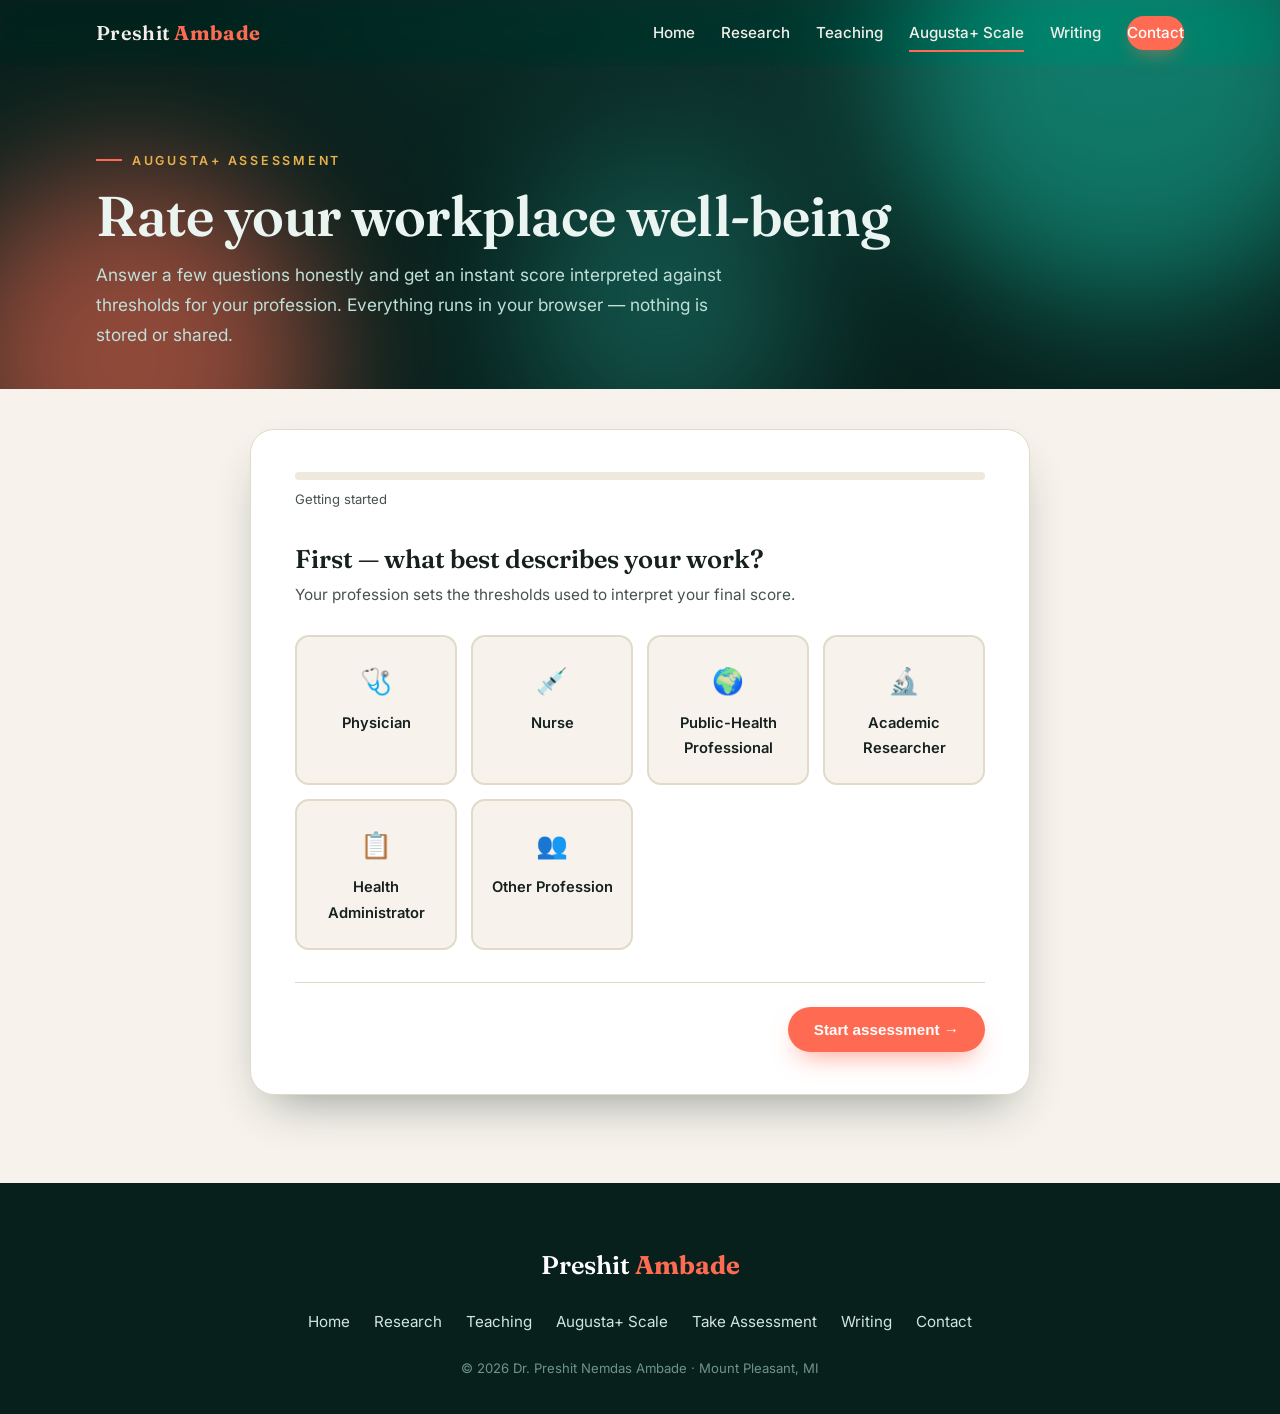
==== augusta-assessment.html @ 6425ecd4 "Update Augusta+ Scale Update3 Changed the scoring threshold, and reverse coding stopped." ====
<!DOCTYPE html>
<html lang="en">
<head>
  <meta charset="UTF-8" />
  <meta name="viewport" content="width=device-width, initial-scale=1.0" />
  <title>Take the Augusta+ Assessment | Preshit Ambade</title>
  <meta name="description" content="Take the Augusta+ workplace well-being assessment and receive an instant, profession-specific score." />
  <link rel="preconnect" href="https://fonts.googleapis.com" />
  <link rel="preconnect" href="https://fonts.gstatic.com" crossorigin />
  <link href="https://fonts.googleapis.com/css2?family=Fraunces:ital,opsz,wght@0,9..144,400..700;1,9..144,400..600&family=Inter:wght@300;400;500;600;700&display=swap" rel="stylesheet" />
  <link rel="stylesheet" href="styles.css" />
</head>
<body>

  <header class="nav" id="nav">
    <div class="wrap navbar">
      <a href="index.html" class="brand">Preshit <b>Ambade</b></a>
      <nav class="navlinks" id="navlinks">
        <a href="index.html">Home</a>
        <a href="research.html">Research</a>
        <a href="teaching.html">Teaching</a>
        <a href="augusta-scale.html" class="active">Augusta+ Scale</a>
        <a href="writing.html">Writing</a>
        <a href="contact.html" class="nav-cta">Contact</a>
      </nav>
      <button class="burger" id="burger" aria-label="Menu"><span></span><span></span><span></span></button>
    </div>
  </header>

  <section class="page-hero" style="padding-bottom:40px">
    <div class="aurora"><span class="b1"></span><span class="b2"></span><span class="b3"></span></div>
    <div class="wrap">
      <span class="eyebrow" style="color:var(--gold)">Augusta+ Assessment</span>
      <h1>Rate your workplace well-being</h1>
      <p>Answer a few questions honestly and get an instant score interpreted against thresholds for your profession. Everything runs in your browser — nothing is stored or shared.</p>
    </div>
  </section>

  <section class="block" style="padding-top:40px">
    <div class="wrap">
      <div class="quiz-shell reveal" id="quiz">

        <div class="quiz-progress"><div class="quiz-progress-fill" id="pfill"></div></div>
        <div class="quiz-progress-meta"><span id="pmeta">Getting started</span><span id="pcount"></span></div>

        <!-- Step 0: Profession picker -->
        <div class="quiz-step active" data-step="0">
          <h2>First — what best describes your work?</h2>
          <p class="q-hint">Your profession sets the thresholds used to interpret your final score.</p>
          <div class="prof-grid" id="profGrid"></div>
          <div class="quiz-nav">
            <span></span>
            <button class="btn btn-primary" id="startBtn" disabled>Start assessment →</button>
          </div>
        </div>

        <!-- Item steps render here dynamically -->
        <div id="itemSteps"></div>

        <!-- Result step -->
        <div class="quiz-step" data-step="result">
          <div class="result-hero">
            <p class="q-hint" style="margin:0">Your Augusta+ score</p>
            <div class="result-score" id="resScore">—</div>
            <div class="result-tier" id="resTier">—</div>
            <div class="result-gauge"><div class="result-marker" id="resMarker" style="left:50%"></div></div>
            <div class="gauge-labels"><span>Low</span><span>Moderate</span><span>High</span></div>
          </div>

          <div class="result-context">
            <h3 id="resTitle">What this means</h3>
            <p id="resBody">—</p>
          </div>

          <!-- Per-domain scores (Surgeon General framework) -->
          <div class="domain-scores" id="domainScores">
            <h3>Your score by domain</h3>
            <div id="domainRows"><!-- rendered by finish() --></div>
            <p style="text-align:center;margin-top:16px;font-size:.82rem;color:var(--ink-soft)">
              Domains adapted from the <a href="https://www.hhs.gov/surgeongeneral/priorities/workplace-well-being/index.html" target="_blank" rel="noopener" style="color:var(--coral);font-weight:600;text-decoration:none">US Surgeon General&rsquo;s Framework for Workplace Mental Health &amp; Well-Being</a>.
            </p>
          </div>

          <div class="disclaimer">
            <strong>Please note:</strong> This tool is intended for reflection and research use only. It is not a diagnostic instrument and does not replace advice from a mental-health or medical professional.
          </div>

          <div class="result-actions">
            <button class="btn btn-outline" id="restartBtn">Retake</button>
            <a class="btn btn-primary" href="contact.html">Discuss the results with me →</a>
          </div>
        </div>

      </div>
    </div>
  </section>

  <footer>
    <div class="wrap">
      <div class="fbrand">Preshit <b>Ambade</b></div>
      <div class="flinks">
        <a href="index.html">Home</a>
        <a href="research.html">Research</a>
        <a href="teaching.html">Teaching</a>
        <a href="augusta-scale.html">Augusta+ Scale</a>
        <a href="augusta-assessment.html">Take Assessment</a>
        <a href="writing.html">Writing</a>
        <a href="contact.html">Contact</a>
      </div>
      <div class="copy">© <span id="year">2026</span> Dr. Preshit Nemdas Ambade · Mount Pleasant, MI</div>
    </div>
  </footer>

  <script src="main.js"></script>
  <script>
  /* ================================================================
     ⚠️ AUGUSTA+ SCALE CONFIGURATION — REPLACE THESE PLACEHOLDER VALUES
     WITH THE VALIDATED ITEMS, PROFESSIONS AND THRESHOLDS FROM YOUR STUDY
     ----------------------------------------------------------------
     The rest of the page is fully generic — it will automatically
     handle any number of items and any number of professions.

     ITEMS:
       - Set `reversed: true` for negatively-worded items (they'll be
         reverse-scored automatically).
       - Add or remove items freely.

     PROFESSIONS:
       - Each profession has three thresholds (low / moderate / high).
         A score at or above `low` and below `moderate` = LOW band;
         at or above `moderate` and below `high` = MODERATE; ≥ high = HIGH.
       - Adjust cutoffs to those derived from your validation samples.
   ================================================================ */
  const AUGUSTA_CONFIG = {
    scale: {
      min: 1,
      max: 5,
      labels: ["Strongly disagree", "Somewhat disagree", "Neither agree nor disagree", "Somewhat agree", "Strongly agree"]
    },

    /* The five domains of the US Surgeon General's Framework.
       `id` matches the `domain` field on each item and the ds-color-* CSS class. */
    domains: [
      { id: "Protection", label: "Protection from Harm" },
      { id: "Connection", label: "Connection & Community" },
      { id: "Harmony",    label: "Work-Life Harmony" },
      { id: "Mattering",  label: "Mattering at Work" },
      { id: "Growth",     label: "Opportunity for Growth" }
    ],

    /* Every item MUST have a `domain` matching an id above.
       `reversed: true` items are automatically reverse-scored.
       Placeholder items — swap for the validated Augusta+ items. */
    items: [
      { text: "I feel safe from any physical harm.",                                                                                   reversed: false, domain: "Protection"  },
      { text: "I am familiar with the policies and programs to ensure fair treatment and to appreciate different perspectives.",       reversed: false, domain: "Protection"     },
      { text: "I feel safe from psychological harm.",                                                                                  reversed: false, domain: "Protection" },
      { text: "I can talk freely about mental health issues.",                                                                         reversed: false,  domain: "Protection" },
      { text: "I can get support for mental health issues.",                                                                           reversed: false, domain: "Protection"    },
      { text: "I am able to get adequate rest.",                                                                                       reversed: false, domain: "Protection"  },
      { text: "I am able to collaborate with others and work in a team.",                                                              reversed: false,  domain: "Connection" },
      { text: "I am able to create trusted relationships with colleagues.",                                                            reversed: false, domain: "Connection" },
      { text: "I feel that I belong to a team.",                                                                                       reversed: false, domain: "Connection"     },
      { text: "I feel included on my team.",                                                                                           reversed: false,  domain: "Connection"    },
      { text: "I have autonomy in my work environment.",                                                                               reversed: false,  domain: "Harmony"    },
      { text: "I am able to take paid leave.",                                                                                         reversed: false,  domain: "Harmony"    },
      { text: "My colleagues respect my boundaries between work and non-work time.",                                                   reversed: false,  domain: "Harmony"    },
      { text: "I can develop my own work schedule.",                                                                                   reversed: false,  domain: "Harmony"    },
      { text: "I can make my work schedule as flexible and predictable as possible.",                                                  reversed: false,  domain: "Harmony"    },
      { text: "I earn a living wage (i.e., a wage that is high enough to maintain a normal standard of living).",                      reversed: false,  domain: "Mattering"    },
      { text: "I am involved in workplace-related decisions.",                                                                         reversed: false,  domain: "Mattering"    },
      { text: "I feel connected to the organization’s mission.",                                                                       reversed: false,  domain: "Mattering"    },
      { text: "My contribution is acknowledged and rewarded from time to time.",                                                       reversed: false,  domain: "Mattering"    },
      { text: "I receive sufficient opportunities for training, education, and mentoring.",                                            reversed: false,  domain: "Growth"    },
      { text: "I regularly receive appropriate feedback on my work.",                                                                  reversed: false,  domain: "Growth"    },
      { text: "I have clear and equitable pathways for career advancement.",                                                           reversed: false,  domain: "Growth"    }
      /* Add more items here as needed. */
    ],

    /* Icons are cosmetic; feel free to change or use text labels only. */
    professions: [
      { id: "physician",   label: "Physician",             icon: "🩺",
        thresholds: { low: 30, moderate: 51, high: 80 } },
      { id: "nurse",       label: "Nurse",                 icon: "💉",
        thresholds: { low: 30, moderate: 51, high: 80 } },
      { id: "public_health", label: "Public-Health Professional", icon: "🌍",
        thresholds: { low: 30, moderate: 51, high: 80 } },
      { id: "researcher",  label: "Academic Researcher",   icon: "🔬",
        thresholds: { low: 30, moderate: 51, high: 80 } },
      { id: "administrator", label: "Health Administrator", icon: "📋",
        thresholds: { low: 30, moderate: 51, high: 80 } },
      { id: "other",       label: "Other Profession",      icon: "👥",
        thresholds: { low: 30, moderate: 51, high: 80 } }
    ],

    /* Text shown after scoring. Free to reword. */
    interpretations: {
      low: {
        title: "Low workplace well-being",
        body: "Your score suggests significant strain in your work environment relative to peers in your profession. Look at the domain-specific bars below — they show which of the five essentials feel hardest right now. Consider whether reaching out to a supervisor, colleague, or mental-health professional could help."
      },
      moderate: {
        title: "Moderate workplace well-being",
        body: "Your score falls in a middle band — you have real strengths at work but also some meaningful strain. The domain bars below show where the strain is concentrated (protection, connection, harmony, mattering, or growth) — often the smallest changes there produce the biggest gains."
      },
      high: {
        title: "High workplace well-being",
        body: "Your score reflects strong workplace well-being for your profession — meaningful engagement, sustainable energy, and supportive conditions across the framework&rsquo;s five domains. Notice what&rsquo;s working, and consider what you might do to help protect it (and share it with colleagues) over the long run."
      }
    }
  };
  /* =================== END CONFIG =================== */

  const state = {
    profession: null,
    answers: {},
    currentStep: 0,     // 0 = profession picker, 1..N = items, N+1 = result
    totalSteps: 1 + AUGUSTA_CONFIG.items.length
  };

  // ---------- Build profession picker ----------
  const profGrid = document.getElementById('profGrid');
  AUGUSTA_CONFIG.professions.forEach(p => {
    const el = document.createElement('div');
    el.className = 'prof-opt';
    el.dataset.id = p.id;
    el.innerHTML = `<div class="p-ico">${p.icon}</div><div class="p-label">${p.label}</div>`;
    el.addEventListener('click', () => {
      document.querySelectorAll('.prof-opt').forEach(o => o.classList.remove('selected'));
      el.classList.add('selected');
      state.profession = p.id;
      document.getElementById('startBtn').disabled = false;
    });
    profGrid.appendChild(el);
  });

  // ---------- Build item steps ----------
  const itemSteps = document.getElementById('itemSteps');
  AUGUSTA_CONFIG.items.forEach((item, i) => {
    const stepIdx = i + 1;
    const step = document.createElement('div');
    step.className = 'quiz-step';
    step.dataset.step = String(stepIdx);
    step.innerHTML = `
      <h2>${item.text}</h2>
      <p class="q-hint">Select the option that most reflects your experience over the past two weeks.</p>
      <div class="likert-row" data-idx="${i}">
        ${AUGUSTA_CONFIG.scale.labels.map((lbl, k) => `
          <label class="likert-opt" data-value="${k + AUGUSTA_CONFIG.scale.min}">
            <div class="dot-num">${k + AUGUSTA_CONFIG.scale.min}</div>
            <span>${lbl}</span>
            <input type="radio" name="q${i}" value="${k + AUGUSTA_CONFIG.scale.min}" class="likert-input" />
          </label>
        `).join('')}
      </div>
      <div class="quiz-nav">
        <button class="btn btn-outline back-btn">← Back</button>
        <button class="btn btn-primary next-btn" disabled>${i === AUGUSTA_CONFIG.items.length - 1 ? 'See my score →' : 'Next →'}</button>
      </div>`;
    itemSteps.appendChild(step);

    // wire up Likert selection
    step.querySelectorAll('.likert-opt').forEach(opt => {
      opt.addEventListener('click', (e) => {
        e.preventDefault();
        step.querySelectorAll('.likert-opt').forEach(o => o.classList.remove('selected'));
        opt.classList.add('selected');
        state.answers[i] = Number(opt.dataset.value);
        step.querySelector('.next-btn').disabled = false;
      });
    });

    step.querySelector('.next-btn').addEventListener('click', () => goto(state.currentStep + 1));
    step.querySelector('.back-btn').addEventListener('click', () => goto(state.currentStep - 1));
  });

  document.getElementById('startBtn').addEventListener('click', () => goto(1));
  document.getElementById('restartBtn').addEventListener('click', () => {
    state.profession = null;
    state.answers = {};
    document.querySelectorAll('.prof-opt').forEach(o => o.classList.remove('selected'));
    document.querySelectorAll('.likert-opt').forEach(o => o.classList.remove('selected'));
    document.querySelectorAll('.next-btn').forEach(b => b.disabled = true);
    document.getElementById('startBtn').disabled = true;
    goto(0);
  });

  // ---------- Navigation & progress ----------
  function goto(step) {
    document.querySelectorAll('.quiz-step').forEach(s => s.classList.remove('active'));
    if (step > AUGUSTA_CONFIG.items.length) {
      finish();
      document.querySelector('[data-step="result"]').classList.add('active');
      updateProgress(state.totalSteps);
    } else {
      document.querySelector(`[data-step="${step}"]`).classList.add('active');
      state.currentStep = step;
      updateProgress(step);
    }
    document.getElementById('quiz').scrollIntoView({ behavior: 'smooth', block: 'start' });
  }
  function updateProgress(step) {
    const pct = Math.min(100, Math.round((step / state.totalSteps) * 100));
    document.getElementById('pfill').style.width = pct + '%';
    if (step === 0) {
      document.getElementById('pmeta').textContent = 'Getting started';
      document.getElementById('pcount').textContent = '';
    } else if (step > AUGUSTA_CONFIG.items.length) {
      document.getElementById('pmeta').textContent = 'Complete';
      document.getElementById('pcount').textContent = '100%';
    } else {
      document.getElementById('pmeta').textContent = `Question ${step} of ${AUGUSTA_CONFIG.items.length}`;
      document.getElementById('pcount').textContent = pct + '%';
    }
  }

  // ---------- Scoring ----------
  function finish() {
    const { min, max } = AUGUSTA_CONFIG.scale;

    // 1) Refuse to score if any item is unanswered — jump back to the first skip.
    for (let i = 0; i < AUGUSTA_CONFIG.items.length; i++) {
      if (state.answers[i] == null) {
        alert('Please answer question ' + (i + 1) + ' before you see your score.');
        goto(i + 1);
        return;
      }
    }

    // 2) Accumulate total + per-domain totals, tracking each domain's own min/max/count.
    let raw = 0;
    const N = AUGUSTA_CONFIG.items.length;
    const overallMin = N * min;
    const overallMax = N * max;

    const dt = {}; // { domainId: { score, min, max, count } }
    (AUGUSTA_CONFIG.domains || []).forEach(d => {
      dt[d.id] = { score: 0, min: 0, max: 0, count: 0 };
    });

    AUGUSTA_CONFIG.items.forEach((item, i) => {
      const v = state.answers[i];
      const contribution = item.reversed ? (min + max - v) : v;
      raw += contribution;
      const d = item.domain;
      if (d && dt[d]) {
        dt[d].score += contribution;
        dt[d].min   += min;
        dt[d].max   += max;
        dt[d].count += 1;
      }
    });

    // 3) Overall tier — profession-specific thresholds (raw score cutoffs).
    const prof = AUGUSTA_CONFIG.professions.find(p => p.id === state.profession)
              || AUGUSTA_CONFIG.professions[0];
    const tspec = prof.thresholds;
    let tier, tierClass, interpKey;
    if (raw < tspec.moderate)  { interpKey = 'low';      tierClass = 'tier-low';  tier = 'LOW · ' + prof.label; }
    else if (raw < tspec.high) { interpKey = 'moderate'; tierClass = 'tier-mod';  tier = 'MODERATE · ' + prof.label; }
    else                       { interpKey = 'high';     tierClass = 'tier-high'; tier = 'HIGH · ' + prof.label; }
    const interp = AUGUSTA_CONFIG.interpretations[interpKey];

    // 4) Overall display — show raw score against the true (min → max) range.
    document.getElementById('resScore').textContent = raw + ' / ' + overallMax;
    const tierEl = document.getElementById('resTier');
    tierEl.textContent = tier; tierEl.className = 'result-tier ' + tierClass;
    document.getElementById('resTitle').textContent = interp.title;
    document.getElementById('resBody').innerHTML = interp.body;

    // 5) Marker position = % along the (min → max) range, not (0 → max).
    //    Answering the minimum on every item now sits at the left edge, not at 20%.
    const overallRange = overallMax - overallMin;
    const pctOfRange = overallRange === 0 ? 0 : ((raw - overallMin) / overallRange) * 100;
    document.getElementById('resMarker').style.left =
      Math.max(2, Math.min(98, Math.round(pctOfRange))) + '%';

    // 6) Per-domain bars — each domain has its own min/max because item counts differ.
    const rows = (AUGUSTA_CONFIG.domains || []).map(d => {
      const s = dt[d.id];
      if (!s || s.count === 0) return '';
      const range = s.max - s.min;
      const domainPct = range === 0 ? 0 : Math.round(((s.score - s.min) / range) * 100);
      return `
        <div class="ds-row">
          <div class="ds-meta">
            <span class="ds-name">${d.label} <span style="color:var(--ink-soft);font-weight:400">· ${s.count} item${s.count === 1 ? '' : 's'}</span></span>
            <span class="ds-value">${s.score} / ${s.max} <span style="opacity:.55">(min ${s.min})</span> · ${domainPct}%</span>
          </div>
          <div class="ds-track"><div class="ds-fill ds-color-${d.id}" style="width:${domainPct}%"></div></div>
        </div>`;
    }).join('');
    document.getElementById('domainRows').innerHTML = rows;
  }

  updateProgress(0);
  </script>
</body>
</html>
---- styles.css ----
/* =====================================================================
   Preshit Ambade — shared site styles
   One stylesheet for every page. Edit here to change the whole site.
   ===================================================================== */

:root {
  --ink:        #16211f;
  --ink-soft:   #46524f;
  --ivory:      #f7f3ec;
  --ivory-deep: #efe8dc;
  --teal-900:   #08201c;
  --teal-700:   #0f3b34;
  --teal-500:   #1b6b5f;
  --teal-300:   #4fb3a3;
  --coral:      #ff6b52;
  --coral-soft: #ff8a75;
  --gold:       #e8b04b;
  --card:       #ffffff;
  --line:       #e2d9c9;
  --max: 1140px;
  --shadow: 0 22px 50px -20px rgba(8, 32, 28, 0.45);
}

* { box-sizing: border-box; }
html { scroll-behavior: smooth; }
body {
  margin: 0;
  font-family: "Inter", system-ui, -apple-system, sans-serif;
  color: var(--ink);
  background: var(--ivory);
  line-height: 1.72;
  font-size: 18px;
  -webkit-font-smoothing: antialiased;
}
::selection { background: var(--coral); color: #fff; }

.wrap { max-width: var(--max); margin: 0 auto; padding: 0 26px; }
.serif { font-family: "Fraunces", Georgia, serif; }
.eyebrow {
  font-size: 0.78rem; font-weight: 600; letter-spacing: 0.22em;
  text-transform: uppercase; color: var(--coral);
  display: inline-flex; align-items: center; gap: 10px;
}
.eyebrow::before { content: ""; width: 26px; height: 2px; background: var(--coral); display: inline-block; }

/* ============ BUTTONS ============ */
.btn {
  display: inline-flex; align-items: center; gap: 9px;
  font-weight: 600; font-size: 0.95rem; text-decoration: none;
  padding: 14px 26px; border-radius: 999px; cursor: pointer; border: 0;
  transition: transform .2s, box-shadow .2s, background .2s;
}
.btn-primary { background: var(--coral); color: #fff; box-shadow: 0 12px 26px -10px rgba(255,107,82,.7); }
.btn-primary:hover { transform: translateY(-2px); background: var(--coral-soft); }
.btn-ghost { background: rgba(255,255,255,.08); color: #fff; border: 1px solid rgba(255,255,255,.25); }
.btn-ghost:hover { background: rgba(255,255,255,.16); transform: translateY(-2px); }
.btn-outline { background: transparent; color: var(--teal-500); border: 1.5px solid var(--teal-500); }
.btn-outline:hover { background: var(--teal-500); color: #fff; transform: translateY(-2px); }

/* ============ NAV ============ */
header.nav {
  position: sticky; top: 0; z-index: 100;
  backdrop-filter: saturate(140%) blur(12px);
  transition: background .3s, box-shadow .3s, padding .3s;
  padding: 16px 0;
}
header.nav.scrolled {
  background: rgba(247, 243, 236, 0.86);
  box-shadow: 0 1px 0 rgba(0,0,0,0.06);
  padding: 10px 0;
}
header.nav:not(.scrolled) .brand,
header.nav:not(.scrolled) .navlinks a { color: #f2efe9; }
.navbar { display: flex; align-items: center; justify-content: space-between; gap: 20px; }
.brand {
  font-family: "Fraunces", serif; font-weight: 600; font-size: 1.25rem;
  text-decoration: none; letter-spacing: .3px; color: #fff;
}
.brand b { color: var(--coral); }
.navlinks { display: flex; gap: 26px; align-items: center; }
.navlinks a {
  color: #eef3f1; text-decoration: none; font-size: 0.95rem; font-weight: 500;
  position: relative; padding: 4px 0;
}
.navlinks a::after {
  content: ""; position: absolute; left: 0; bottom: -2px; height: 2px; width: 0;
  background: var(--coral); transition: width .25s ease;
}
.navlinks a:hover::after, .navlinks a.active::after { width: 100%; }
header.nav.scrolled .navlinks a, header.nav.scrolled .brand { color: var(--ink); }
.nav-cta {
  background: var(--coral); color: #fff !important; padding: 9px 18px; border-radius: 999px;
  font-weight: 600; box-shadow: 0 8px 20px -6px rgba(255,107,82,.6);
}
.nav-cta::after { display: none; }
.nav-cta:hover { background: var(--coral-soft); }
.burger { display: none; background: none; border: 0; cursor: pointer; padding: 6px; }
.burger span { display: block; width: 26px; height: 2px; background: #fff; margin: 5px 0; transition: .3s; }
header.nav.scrolled .burger span { background: var(--ink); }

/* ============ HERO (home) ============ */
.hero {
  position: relative; overflow: hidden;
  background: radial-gradient(120% 120% at 80% 0%, var(--teal-700) 0%, var(--teal-900) 55%);
  color: #eaf4f1; margin-top: -76px; padding-top: 76px;
}
.aurora { position: absolute; inset: 0; overflow: hidden; pointer-events: none; opacity: .55; }
.aurora span { position: absolute; border-radius: 50%; filter: blur(70px); animation: drift 18s ease-in-out infinite; }
.aurora .b1 { width: 460px; height: 460px; background: #14b39a; top: -140px; right: -80px; }
.aurora .b2 { width: 380px; height: 380px; background: #ff6b52; bottom: -160px; left: -60px; animation-delay: -6s; }
.aurora .b3 { width: 300px; height: 300px; background: #2dd4bf; top: 40%; left: 40%; animation-delay: -11s; opacity:.5; }
@keyframes drift {
  0%,100% { transform: translate(0,0) scale(1); }
  33%     { transform: translate(40px,30px) scale(1.12); }
  66%     { transform: translate(-30px,20px) scale(.95); }
}
.hero-grid {
  position: relative; z-index: 2;
  display: grid; grid-template-columns: 1.25fr .9fr; gap: 60px; align-items: center;
  padding: 70px 0 96px;
}
.hero h1 {
  font-family: "Fraunces", serif; font-weight: 600;
  font-size: clamp(2.6rem, 6vw, 4.4rem); line-height: 1.03; margin: 20px 0 18px; letter-spacing: -0.5px;
}
.hero h1 em { font-style: italic; color: var(--gold); }
.hero .role { font-size: 1.12rem; color: #bfe0d8; max-width: 30ch; margin-bottom: 30px; }
.hero .role strong { color: #fff; font-weight: 600; }
.hero-cta { display: flex; flex-wrap: wrap; gap: 14px; }
.hero-photo { justify-self: center; position: relative; }
.hero-photo .frame {
  width: min(340px, 74vw); aspect-ratio: 4/5; border-radius: 24px; overflow: hidden;
  background: linear-gradient(135deg, var(--teal-300), var(--coral));
  padding: 5px; box-shadow: var(--shadow); transform: rotate(-2deg);
}
.hero-photo .frame img { width: 100%; height: 100%; object-fit: cover; border-radius: 20px; display: block; background:#0d3b34; }
.hero-photo .badge {
  position: absolute; bottom: -18px; left: -26px; background: #fff; color: var(--ink);
  border-radius: 16px; padding: 12px 16px; box-shadow: var(--shadow); transform: rotate(-2deg);
  display: flex; align-items: center; gap: 12px; max-width: 230px;
}
.hero-photo .badge .dot { width: 40px; height: 40px; border-radius: 12px; background: var(--teal-500); color:#fff;
  display: grid; place-items: center; font-family: "Fraunces", serif; font-weight: 700; font-size: 1.1rem; flex-shrink: 0; }
.hero-photo .badge small { font-size: .72rem; color: var(--ink-soft); line-height: 1.35; display:block; }

/* ============ PAGE HERO (inner pages) ============ */
.page-hero {
  position: relative; overflow: hidden; color: #eaf4f1;
  background: radial-gradient(120% 130% at 85% 0%, var(--teal-700) 0%, var(--teal-900) 60%);
  margin-top: -76px; padding: 150px 0 76px;
}
.page-hero .wrap { position: relative; z-index: 2; }
.page-hero h1 {
  font-family: "Fraunces", serif; font-weight: 600; letter-spacing: -0.5px;
  font-size: clamp(2.2rem, 5vw, 3.5rem); line-height: 1.05; margin: 16px 0 14px;
}
.page-hero p { color: #bfe0d8; max-width: 60ch; font-size: 1.08rem; margin: 0; }

/* ============ STATS STRIP (home) ============ */
.stats { position: relative; z-index: 3; margin-top: -46px; }
.stats-inner {
  background: var(--card); border-radius: 20px; box-shadow: var(--shadow);
  display: grid; grid-template-columns: repeat(4, 1fr); overflow: hidden;
}
.stat { padding: 26px 24px; text-align: center; border-right: 1px solid var(--line); }
.stat:last-child { border-right: 0; }
.stat .num { font-family: "Fraunces", serif; font-size: 2rem; font-weight: 700; color: var(--teal-500); line-height: 1; }
.stat .lbl { font-size: .82rem; color: var(--ink-soft); margin-top: 8px; letter-spacing:.02em; }

/* ============ SECTIONS ============ */
section.block { padding: 88px 0; }
section.block.tight { padding: 64px 0; }
.sec-head { max-width: 64ch; margin-bottom: 46px; }
.sec-head h2 {
  font-family: "Fraunces", serif; font-weight: 600; letter-spacing: -.5px;
  font-size: clamp(1.9rem, 4vw, 2.9rem); margin: 14px 0 0; line-height: 1.1;
}
.bg-deep { background: var(--ivory-deep); }

/* about */
.about-grid { display: grid; grid-template-columns: 1fr 1fr; gap: 54px; align-items: start; }
.about-grid p { color: var(--ink-soft); margin: 0 0 20px; }
.pull {
  border-left: 3px solid var(--coral); padding: 6px 0 6px 22px; margin: 26px 0;
  font-family: "Fraunces", serif; font-style: italic; font-size: 1.25rem; color: var(--ink);
}
.lede { font-size: 1.18rem; color: var(--ink-soft); max-width: 68ch; }

/* research cards */
.cards { display: grid; grid-template-columns: repeat(auto-fit, minmax(250px,1fr)); gap: 22px; }
.rcard {
  background: var(--card); border-radius: 18px; padding: 30px; border: 1px solid var(--line);
  transition: transform .25s, box-shadow .25s, border-color .25s; position: relative; overflow: hidden;
}
.rcard::before {
  content: ""; position: absolute; inset: 0 0 auto 0; height: 4px;
  background: linear-gradient(90deg, var(--teal-300), var(--coral)); transform: scaleX(0);
  transform-origin: left; transition: transform .3s;
}
.rcard:hover { transform: translateY(-6px); box-shadow: var(--shadow); border-color: transparent; }
.rcard:hover::before { transform: scaleX(1); }
.rcard .ico {
  width: 50px; height: 50px; border-radius: 14px; display: grid; place-items: center;
  background: var(--ivory-deep); font-size: 1.5rem; margin-bottom: 18px;
}
.rcard h3 { font-family: "Fraunces", serif; font-weight: 600; font-size: 1.3rem; margin: 0 0 10px; }
.rcard p { color: var(--ink-soft); margin: 0; font-size: .98rem; }

/* ============ EDUCATION TIMELINE ============ */
.edu-sec { background: var(--teal-900); color: #dcece8; }
.edu-sec .sec-head h2 { color: #fff; }
.edu-sec .eyebrow, .on-teal .eyebrow { color: var(--gold); }
.edu-sec .eyebrow::before, .on-teal .eyebrow::before { background: var(--gold); }
.timeline { position: relative; margin-top: 20px; padding-left: 30px; }
.timeline::before {
  content: ""; position: absolute; left: 7px; top: 6px; bottom: 6px; width: 2px;
  background: linear-gradient(var(--teal-300), rgba(79,179,163,.15));
}
.tl-item { position: relative; padding: 0 0 38px 34px; }
.tl-item:last-child { padding-bottom: 0; }
.tl-item::before {
  content: ""; position: absolute; left: -30px; top: 4px; width: 16px; height: 16px; border-radius: 50%;
  background: var(--teal-900); border: 3px solid var(--coral); box-shadow: 0 0 0 4px rgba(255,107,82,.15);
}
.tl-item .yr { font-size: .82rem; font-weight: 600; letter-spacing: .12em; color: var(--gold); text-transform: uppercase; }
.tl-item h3 { font-family: "Fraunces", serif; font-weight: 600; font-size: 1.35rem; margin: 6px 0 4px; color: #fff; }
.tl-item .sch { color: #9fc4bc; font-size: .96rem; }

/* ============ AWARDS ============ */
.awards-grid { display: grid; grid-template-columns: repeat(auto-fit, minmax(280px,1fr)); gap: 22px; }
.award {
  background: var(--card); border-radius: 18px; padding: 30px; border: 1px solid var(--line);
  display: flex; gap: 18px; align-items: flex-start; transition: transform .2s, box-shadow .2s;
}
.award:hover { transform: translateY(-4px); box-shadow: var(--shadow); }
.award .medal { font-size: 1.8rem; line-height: 1; filter: saturate(1.2); }
.award .yr { color: var(--coral); font-weight: 700; font-size: .82rem; letter-spacing:.08em; }
.award p { margin: 6px 0 0; color: var(--ink-soft); font-size: .96rem; }

/* ============ INTERESTS CTA ============ */
.interests-cta {
  background: linear-gradient(120deg, var(--teal-700), var(--teal-500));
  border-radius: 26px; padding: 60px; color: #eaf4f1; position: relative; overflow: hidden;
  display: grid; grid-template-columns: 1.4fr .8fr; gap: 40px; align-items: center;
}
.interests-cta::after {
  content: "📷"; position: absolute; right: -10px; bottom: -30px; font-size: 12rem; opacity: .08; transform: rotate(-12deg);
}
.interests-cta h2 { font-family: "Fraunces", serif; font-weight: 600; font-size: clamp(1.7rem,3vw,2.4rem); margin: 12px 0 14px; color:#fff; }
.interests-cta p { color: #cfe6e0; margin: 0 0 26px; }
.interests-cta .eyebrow { color: var(--gold); }
.interests-cta .eyebrow::before { background: var(--gold); }

/* ============ NUMBERED PAPER LIST (working papers) ============ */
.paper-list { display: grid; gap: 22px; margin-top: 10px; }
.paper {
  background: var(--card); border: 1px solid var(--line); border-radius: 18px;
  padding: 30px 32px; display: grid; grid-template-columns: 62px 1fr; gap: 24px; align-items: start;
  transition: transform .2s, box-shadow .2s, border-color .2s;
}
.paper:hover { transform: translateY(-4px); box-shadow: var(--shadow); border-color: transparent; }
.paper .idx {
  font-family: "Fraunces", serif; font-weight: 700; font-size: 1.7rem; color: #fff;
  width: 62px; height: 62px; border-radius: 16px; display: grid; place-items: center;
  background: linear-gradient(135deg, var(--teal-500), var(--teal-700));
}
.paper h3 { font-family: "Fraunces", serif; font-weight: 600; font-size: 1.28rem; margin: 4px 0 10px; line-height: 1.3; }
.paper p { color: var(--ink-soft); margin: 0 0 16px; font-size: 1rem; }
.tag {
  display: inline-flex; align-items: center; gap: 7px; font-size: .8rem; font-weight: 600;
  padding: 6px 14px; border-radius: 999px; background: var(--ivory-deep); color: var(--teal-500);
}
.tag.muted { background: #f0ece3; color: var(--ink-soft); }
.paper a.tag { text-decoration: none; }
.paper a.tag:hover { background: var(--coral); color: #fff; }

/* ============ PUBLICATIONS ============ */
.pub-list { display: grid; gap: 16px; counter-reset: pub; }
.pub {
  background: var(--card); border: 1px solid var(--line); border-radius: 16px; padding: 24px 28px;
  position: relative; transition: transform .2s, box-shadow .2s; border-left: 4px solid var(--teal-300);
}
.pub:hover { transform: translateX(4px); box-shadow: var(--shadow); }
.pub p { margin: 0; color: var(--ink); font-size: 1rem; }
.pub .venue { color: var(--teal-500); font-weight: 600; font-style: italic; }
.conf-grid { display: grid; grid-template-columns: repeat(auto-fit, minmax(280px,1fr)); gap: 20px; }
.conf-card {
  background: var(--card); border: 1px solid var(--line); border-radius: 18px; padding: 28px;
  border-top: 4px solid var(--gold); transition: transform .2s, box-shadow .2s;
}
.conf-card:hover { transform: translateY(-4px); box-shadow: var(--shadow); }
.conf-card .yr { color: var(--coral); font-weight: 700; font-size: .82rem; letter-spacing: .08em; }
.conf-card h3 { font-family: "Fraunces", serif; font-weight: 600; font-size: 1.2rem; margin: 6px 0 0; }

/* ============ ARTICLES ============ */
.article-list { display: grid; gap: 18px; }
.article-item {
  background: var(--card); border: 1px solid var(--line); border-radius: 18px; padding: 28px 32px;
  display: flex; justify-content: space-between; align-items: center; gap: 24px; flex-wrap: wrap;
  transition: transform .2s, box-shadow .2s;
}
.article-item:hover { transform: translateY(-4px); box-shadow: var(--shadow); }
.article-item .date { font-size: .82rem; font-weight: 600; letter-spacing: .06em; color: var(--coral); text-transform: uppercase; }
.article-item h3 { font-family: "Fraunces", serif; font-weight: 600; font-size: 1.25rem; margin: 8px 0 0; max-width: 46ch; }
.article-item .lang { font-size: .78rem; color: var(--ink-soft); }

/* ============ QUOTES (teaching feedback) ============ */
.quote-grid { display: grid; grid-template-columns: repeat(auto-fit, minmax(280px,1fr)); gap: 22px; }
.quote {
  background: var(--card); border: 1px solid var(--line); border-radius: 18px; padding: 30px 30px 26px;
  position: relative; transition: transform .2s, box-shadow .2s;
}
.quote:hover { transform: translateY(-4px); box-shadow: var(--shadow); }
.quote::before {
  content: "\201C"; font-family: "Fraunces", serif; font-size: 4rem; color: var(--teal-300);
  position: absolute; top: 6px; left: 20px; opacity: .5; line-height: 1;
}
.quote p { margin: 26px 0 0; color: var(--ink); font-size: 1.02rem; font-style: italic; }
.quote .who { margin-top: 16px; font-size: .82rem; color: var(--ink-soft); font-style: normal; font-weight: 600; }

/* ============ DOCUMENT CARDS (teaching materials) ============ */
.doc-grid { display: grid; grid-template-columns: repeat(auto-fit, minmax(240px,1fr)); gap: 18px; }
.doc-card {
  background: var(--card); border: 1px solid var(--line); border-radius: 16px; padding: 26px;
  text-decoration: none; color: var(--ink); display: flex; flex-direction: column; gap: 14px;
  transition: transform .2s, box-shadow .2s, border-color .2s;
}
.doc-card:hover { transform: translateY(-5px); box-shadow: var(--shadow); border-color: var(--teal-300); }
.doc-card .file { width: 44px; height: 44px; border-radius: 12px; background: var(--ivory-deep);
  display: grid; place-items: center; font-size: 1.3rem; }
.doc-card h3 { font-family: "Fraunces", serif; font-weight: 600; font-size: 1.1rem; margin: 0; }
.doc-card .open { color: var(--teal-500); font-weight: 600; font-size: .88rem; margin-top: auto; }
.doc-card:hover .open { color: var(--coral); }

/* ============ CONTACT ============ */
.contact-grid { display: grid; grid-template-columns: .9fr 1.1fr; gap: 50px; align-items: start; }
.contact-info { display: grid; gap: 22px; }
.contact-line { display: flex; gap: 16px; align-items: flex-start; }
.contact-line .ci {
  width: 46px; height: 46px; border-radius: 12px; background: var(--ivory-deep);
  display: grid; place-items: center; font-size: 1.2rem; flex-shrink: 0;
}
.contact-line h3 { margin: 0 0 3px; font-size: 1rem; font-family: "Fraunces", serif; font-weight: 600; }
.contact-line p, .contact-line a { margin: 0; color: var(--ink-soft); text-decoration: none; font-size: .98rem; }
.contact-line a:hover { color: var(--coral); }
.form-card { background: var(--card); border: 1px solid var(--line); border-radius: 22px; padding: 36px; box-shadow: var(--shadow); }
.field { margin-bottom: 18px; }
.field label { display: block; font-size: .82rem; font-weight: 600; margin-bottom: 7px; color: var(--ink); }
.field input, .field textarea {
  width: 100%; padding: 13px 16px; border: 1.5px solid var(--line); border-radius: 12px;
  font-family: inherit; font-size: .98rem; background: var(--ivory); color: var(--ink); transition: border-color .2s;
}
.field input:focus, .field textarea:focus { outline: none; border-color: var(--teal-500); }
.field textarea { resize: vertical; min-height: 130px; }

/* ============ SURGEON GENERAL FRAMEWORK (image + attribution) ============ */
.framework-figure {
  max-width: 820px;
  margin: 0 auto;
  padding: 0;
}
.framework-image {
  background: #fff;
  border-radius: 20px;
  padding: 22px;
  box-shadow: var(--shadow);
  border: 1px solid var(--line);
}
.framework-image img {
  display: block;
  width: 100%;
  height: auto;
  border-radius: 10px;
  background: var(--ivory);
}
.framework-placeholder {
  padding: 60px 24px;
  text-align: center;
  color: var(--ink-soft);
  border-radius: 10px;
  background: var(--ivory-deep);
  border: 2px dashed #cdc0a5;
}
.framework-placeholder .fp-inner { max-width: 460px; margin: 0 auto; line-height: 1.7; }
.framework-placeholder code {
  background: #fff; padding: 2px 8px; border-radius: 4px;
  font-size: .88em; color: var(--coral);
}
.framework-placeholder a { color: var(--coral); font-weight: 600; text-decoration: none; }
.framework-attribution {
  margin: 22px 0 0;
  padding: 20px 24px;
  background: var(--card);
  border-left: 4px solid var(--gold);
  border-radius: 10px;
  font-size: .85rem;
  color: var(--ink-soft);
  line-height: 1.65;
}
.framework-attribution strong { color: var(--ink); }
.framework-attribution a { color: var(--coral); font-weight: 600; text-decoration: none; }

/* legacy custom-wheel classes (no longer used but kept harmless) */
.framework-wheel {
  display: grid;
  grid-template-columns: repeat(3, 1fr);
  gap: 18px;
  max-width: 940px;
  margin: 0 auto;
}
.fw-center {
  grid-column: 2 / 3;
  grid-row: 2 / 3;
  aspect-ratio: 1;
  border-radius: 50%;
  background: linear-gradient(135deg, var(--teal-500), var(--teal-700));
  color: #fff;
  display: grid;
  place-items: center;
  padding: 22px;
  text-align: center;
  box-shadow: 0 18px 40px -18px rgba(8,32,28,0.55), inset 0 0 0 6px rgba(255,255,255,0.08);
  position: relative;
}
.fw-center::before {
  content: "";
  position: absolute; inset: -8px;
  border-radius: 50%;
  border: 2px dashed rgba(232,176,75,0.5);
  animation: fw-spin 40s linear infinite;
}
@keyframes fw-spin { to { transform: rotate(360deg); } }
.fw-center-inner { position: relative; z-index: 2; }
.fw-center-eye { font-size: .7rem; letter-spacing: .2em; text-transform: uppercase; color: var(--gold); margin-bottom: 8px; }
.fw-center-title { font-family: "Fraunces", serif; font-weight: 700; font-size: clamp(1.4rem, 2.4vw, 2rem); line-height: 1.05; }

.fw-domain {
  background: var(--card);
  border: 1px solid var(--line);
  border-radius: 16px;
  padding: 20px 18px;
  text-align: center;
  transition: transform .2s, box-shadow .2s, border-color .2s;
  position: relative;
  overflow: hidden;
  border-top: 4px solid;
}
.fw-domain:hover { transform: translateY(-4px); box-shadow: var(--shadow); }
.fw-domain .fw-ico { font-size: 1.8rem; margin-bottom: 6px; }
.fw-domain h3 {
  font-family: "Fraunces", serif; font-weight: 600;
  font-size: .95rem; margin: 4px 0 6px; line-height: 1.25;
  color: var(--ink);
}
.fw-domain p { font-size: .78rem; color: var(--ink-soft); margin: 0; line-height: 1.45; }

.fw-d1 { grid-column: 1 / 2; grid-row: 1 / 2; border-top-color: #e55b45; }        /* Protection */
.fw-d2 { grid-column: 2 / 3; grid-row: 1 / 2; border-top-color: var(--teal-500); } /* Connection */
.fw-d3 { grid-column: 3 / 4; grid-row: 1 / 2; border-top-color: var(--gold); }     /* Harmony */
.fw-d4 { grid-column: 1 / 2; grid-row: 2 / 3; border-top-color: #c47a4a; }         /* Mattering */
.fw-d5 { grid-column: 3 / 4; grid-row: 2 / 3; border-top-color: var(--teal-300); } /* Growth */

@media (max-width: 700px) {
  .framework-wheel { grid-template-columns: 1fr; }
  .fw-center, .fw-d1, .fw-d2, .fw-d3, .fw-d4, .fw-d5 { grid-column: 1 / 2; grid-row: auto; }
  .fw-center { aspect-ratio: auto; padding: 32px; border-radius: 22px; order: -1; }
}

/* ============ FOUNDATIONAL PAPER ============ */
.foundational {
  background: var(--card);
  border: 2px solid var(--gold);
  border-radius: 22px;
  padding: 32px;
  box-shadow: 0 22px 50px -22px rgba(232,176,75,0.5);
  position: relative;
}
.foundational .fnd-badge {
  display: inline-block;
  background: var(--gold); color: #3a2a08;
  font-weight: 700; font-size: .78rem; letter-spacing: .12em; text-transform: uppercase;
  padding: 6px 14px; border-radius: 999px;
  margin-bottom: 14px;
}
.foundational .fnd-cite {
  font-family: "Fraunces", serif; font-size: 1.15rem; color: var(--ink);
  line-height: 1.55; margin: 0 0 22px;
}
.foundational .fnd-cite strong { color: var(--coral); }
.foundational .fnd-actions { display: flex; gap: 14px; align-items: center; flex-wrap: wrap; }

/* ============ DOMAIN SCORE BARS (assessment result) ============ */
.domain-scores {
  margin-top: 34px; padding-top: 30px; border-top: 1px solid var(--line);
}
.domain-scores h3 {
  font-family: "Fraunces", serif; font-weight: 600; font-size: 1.15rem;
  margin: 0 0 20px; text-align: center;
}
.domain-scores .ds-row { margin-bottom: 16px; }
.domain-scores .ds-row:last-child { margin-bottom: 0; }
.domain-scores .ds-meta {
  display: flex; justify-content: space-between; align-items: baseline;
  margin-bottom: 6px; font-size: .88rem;
}
.domain-scores .ds-name { font-weight: 600; color: var(--ink); }
.domain-scores .ds-value { color: var(--ink-soft); font-variant-numeric: tabular-nums; }
.domain-scores .ds-track {
  height: 10px; border-radius: 999px; background: var(--ivory-deep); overflow: hidden;
}
.domain-scores .ds-fill {
  height: 100%; border-radius: 999px; transition: width .8s cubic-bezier(.2,.7,.2,1);
}
.ds-color-protection { background: linear-gradient(90deg, #ff8a75, #e55b45); }
.ds-color-connection { background: linear-gradient(90deg, #4fb3a3, var(--teal-500)); }
.ds-color-harmony    { background: linear-gradient(90deg, #f2c96e, var(--gold)); }
.ds-color-mattering  { background: linear-gradient(90deg, #d59870, #c47a4a); }
.ds-color-growth     { background: linear-gradient(90deg, #7ad0c1, var(--teal-300)); }

/* ============ AUGUSTA+ HERO / INSTRUMENT ============ */
.instrument-hero {
  display: grid; grid-template-columns: 1.3fr 1fr; gap: 60px; align-items: center;
  position: relative; z-index: 2;
}
.instrument-hero .badge-pill {
  display: inline-block; padding: 6px 14px; border-radius: 999px;
  background: rgba(232,176,75,.18); color: var(--gold); font-size: .78rem;
  font-weight: 600; letter-spacing: .1em; text-transform: uppercase;
}
.gauge-preview {
  background: rgba(255,255,255,.05); border: 1px solid rgba(255,255,255,.12);
  border-radius: 22px; padding: 34px; backdrop-filter: blur(8px);
}
.gauge-preview .metric { display: flex; align-items: center; justify-content: space-between; margin-bottom: 20px; }
.gauge-preview .metric-num { font-family: "Fraunces", serif; font-size: 3rem; font-weight: 700; color: var(--gold); line-height: 1; }
.gauge-preview .metric-lbl { text-align: right; color: #bfe0d8; font-size: .88rem; max-width: 140px; }
.gauge-preview .bar { height: 10px; border-radius: 999px; background: rgba(255,255,255,.12); overflow: hidden; }
.gauge-preview .bar-fill { height: 100%; border-radius: 999px; background: linear-gradient(90deg, var(--teal-300), var(--gold), var(--coral)); }
.gauge-preview .marks { display: flex; justify-content: space-between; margin-top: 10px; font-size: .72rem; color: #9fc4bc; letter-spacing: .05em; }

.feature-grid { display: grid; grid-template-columns: repeat(auto-fit, minmax(240px,1fr)); gap: 22px; }
.feature {
  background: var(--card); border: 1px solid var(--line); border-radius: 18px; padding: 30px;
  transition: transform .2s, box-shadow .2s;
}
.feature:hover { transform: translateY(-4px); box-shadow: var(--shadow); }
.feature .num { font-family: "Fraunces", serif; font-size: 2rem; font-weight: 700; color: var(--coral); }
.feature h3 { font-family: "Fraunces", serif; font-weight: 600; font-size: 1.2rem; margin: 10px 0 8px; }
.feature p { color: var(--ink-soft); margin: 0; font-size: .96rem; }

/* ============ ASSESSMENT / QUIZ ============ */
.quiz-shell {
  background: var(--card); border: 1px solid var(--line); border-radius: 24px;
  padding: 42px 44px; box-shadow: var(--shadow); max-width: 780px; margin: 0 auto;
}
.quiz-progress {
  height: 8px; background: var(--ivory-deep); border-radius: 999px; overflow: hidden; margin-bottom: 8px;
}
.quiz-progress-fill {
  height: 100%; background: linear-gradient(90deg, var(--teal-500), var(--coral));
  border-radius: 999px; transition: width .35s ease; width: 0%;
}
.quiz-progress-meta { display: flex; justify-content: space-between; font-size: .82rem; color: var(--ink-soft); margin-bottom: 32px; }
.quiz-step { display: none; }
.quiz-step.active { display: block; }
.quiz-step h2 {
  font-family: "Fraunces", serif; font-weight: 600; font-size: 1.6rem; margin: 0 0 6px; line-height: 1.3;
}
.quiz-step .q-hint { color: var(--ink-soft); margin: 0 0 26px; font-size: .96rem; }

.prof-grid { display: grid; grid-template-columns: repeat(auto-fit, minmax(150px,1fr)); gap: 14px; }
.prof-opt {
  padding: 22px 16px; border-radius: 14px; border: 2px solid var(--line);
  background: var(--ivory); cursor: pointer; text-align: center; transition: all .2s;
  display: flex; flex-direction: column; align-items: center; gap: 8px;
}
.prof-opt:hover { border-color: var(--teal-300); transform: translateY(-2px); }
.prof-opt.selected { border-color: var(--coral); background: #fff; box-shadow: 0 6px 16px -4px rgba(255,107,82,.35); }
.prof-opt .p-ico { font-size: 1.6rem; }
.prof-opt .p-label { font-weight: 600; font-size: .92rem; }

.likert-row {
  display: grid; grid-template-columns: repeat(5, 1fr); gap: 10px; margin-top: 8px;
}
.likert-opt {
  padding: 16px 8px; border-radius: 12px; border: 2px solid var(--line);
  background: var(--ivory); text-align: center; cursor: pointer; transition: all .2s;
  display: flex; flex-direction: column; align-items: center; gap: 8px;
  font-size: .82rem; color: var(--ink-soft); font-weight: 500;
}
.likert-opt:hover { border-color: var(--teal-300); }
.likert-opt.selected { border-color: var(--coral); background: #fff; color: var(--ink); box-shadow: 0 6px 14px -4px rgba(255,107,82,.3); }
.likert-opt .dot-num {
  width: 30px; height: 30px; border-radius: 50%; background: #fff; border: 1.5px solid var(--line);
  display: grid; place-items: center; font-weight: 700; color: var(--ink);
}
.likert-opt.selected .dot-num { background: var(--coral); border-color: var(--coral); color: #fff; }
.likert-input { position: absolute; opacity: 0; pointer-events: none; }

.quiz-nav {
  display: flex; justify-content: space-between; gap: 12px; margin-top: 32px;
  padding-top: 24px; border-top: 1px solid var(--line);
}
.quiz-nav .btn-outline { background: transparent; }

/* Result screen */
.result-hero { text-align: center; padding: 20px 0; }
.result-score {
  font-family: "Fraunces", serif; font-size: 4.5rem; font-weight: 700;
  background: linear-gradient(120deg, var(--teal-500), var(--coral));
  -webkit-background-clip: text; background-clip: text; -webkit-text-fill-color: transparent;
  line-height: 1;
}
.result-tier {
  display: inline-block; margin: 14px 0 10px; padding: 8px 22px; border-radius: 999px;
  font-weight: 700; font-size: .95rem; letter-spacing: .05em;
}
.tier-low { background: #ffe3dc; color: #c93b1e; }
.tier-mod { background: #fdecc6; color: #93670f; }
.tier-high { background: #d2ebe4; color: #16695c; }

.result-gauge {
  margin: 28px auto 8px; max-width: 500px;
  height: 14px; border-radius: 999px; overflow: hidden; position: relative;
  background: linear-gradient(90deg, #ff8f7a 0%, #f0c86a 45%, #4fb3a3 100%);
}
.result-marker {
  position: absolute; top: -6px; width: 4px; height: 26px; border-radius: 2px;
  background: var(--ink); box-shadow: 0 2px 6px rgba(0,0,0,.35); transition: left .5s ease;
}
.gauge-labels { display: flex; justify-content: space-between; max-width: 500px; margin: 8px auto 0; font-size: .78rem; color: var(--ink-soft); font-weight: 600; }

.result-context {
  margin: 32px 0 20px; padding: 22px 24px; border-radius: 16px;
  background: var(--ivory-deep); border-left: 4px solid var(--coral);
}
.result-context h3 { font-family: "Fraunces", serif; font-weight: 600; font-size: 1.15rem; margin: 0 0 8px; }
.result-context p { margin: 0; color: var(--ink-soft); font-size: .96rem; }

.result-actions { display: flex; gap: 12px; justify-content: center; flex-wrap: wrap; margin-top: 26px; }

.disclaimer {
  font-size: .82rem; color: var(--ink-soft); padding: 16px 20px; border-radius: 12px;
  background: #fff5e5; border: 1px solid #f2d999; margin-top: 26px; line-height: 1.55;
}
.disclaimer strong { color: #93670f; }

@media (max-width: 700px) {
  .instrument-hero { grid-template-columns: 1fr; }
  .quiz-shell { padding: 28px 22px; }
  .likert-row { grid-template-columns: repeat(5, 1fr); gap: 6px; }
  .likert-opt { padding: 10px 4px; font-size: .7rem; }
  .likert-opt .dot-num { width: 26px; height: 26px; font-size: .82rem; }
  .result-score { font-size: 3.2rem; }
}

/* ============ FOOTER ============ */
footer { background: var(--teal-900); color: #a9c7c0; padding: 60px 0 34px; text-align: center; }
footer .fbrand { font-family: "Fraunces", serif; font-size: 1.6rem; color: #fff; font-weight: 600; }
footer .fbrand b { color: var(--coral); }
footer .flinks { display: flex; justify-content: center; flex-wrap: wrap; gap: 24px; margin: 22px 0; }
footer .flinks a { color: #cfe6e0; text-decoration: none; font-size: .95rem; }
footer .flinks a:hover { color: var(--coral); }
footer .copy { font-size: .82rem; color: #6f938c; margin-top: 18px; }

/* ============ SCROLL REVEAL ============ */
.reveal { opacity: 0; transform: translateY(26px); transition: opacity .7s ease, transform .7s ease; }
.reveal.in { opacity: 1; transform: none; }

/* ============ RESPONSIVE ============ */
@media (max-width: 900px) {
  .hero-grid { grid-template-columns: 1fr; gap: 40px; text-align: center; padding-bottom: 80px; }
  .hero .role { margin-left: auto; margin-right: auto; }
  .hero-cta { justify-content: center; }
  .hero-photo { order: -1; }
  .about-grid, .interests-cta, .contact-grid { grid-template-columns: 1fr; }
  .stats-inner { grid-template-columns: repeat(2, 1fr); }
  .stat:nth-child(2) { border-right: 0; }
  .stat:nth-child(1), .stat:nth-child(2) { border-bottom: 1px solid var(--line); }
}
@media (max-width: 640px) {
  .navlinks { display: none; }
  .burger { display: block; }
  .navlinks.open {
    display: flex; flex-direction: column; position: absolute; top: 100%; right: 26px;
    background: #fff; padding: 18px 24px; border-radius: 16px; box-shadow: var(--shadow); gap: 16px;
  }
  .navlinks.open a { color: var(--ink); }
  .interests-cta { padding: 40px 28px; }
  .paper { grid-template-columns: 1fr; }
  .page-hero { padding-top: 130px; }
}
@media (prefers-reduced-motion: reduce) {
  .aurora span { animation: none; }
  .reveal { transition: none; opacity: 1; transform: none; }
}
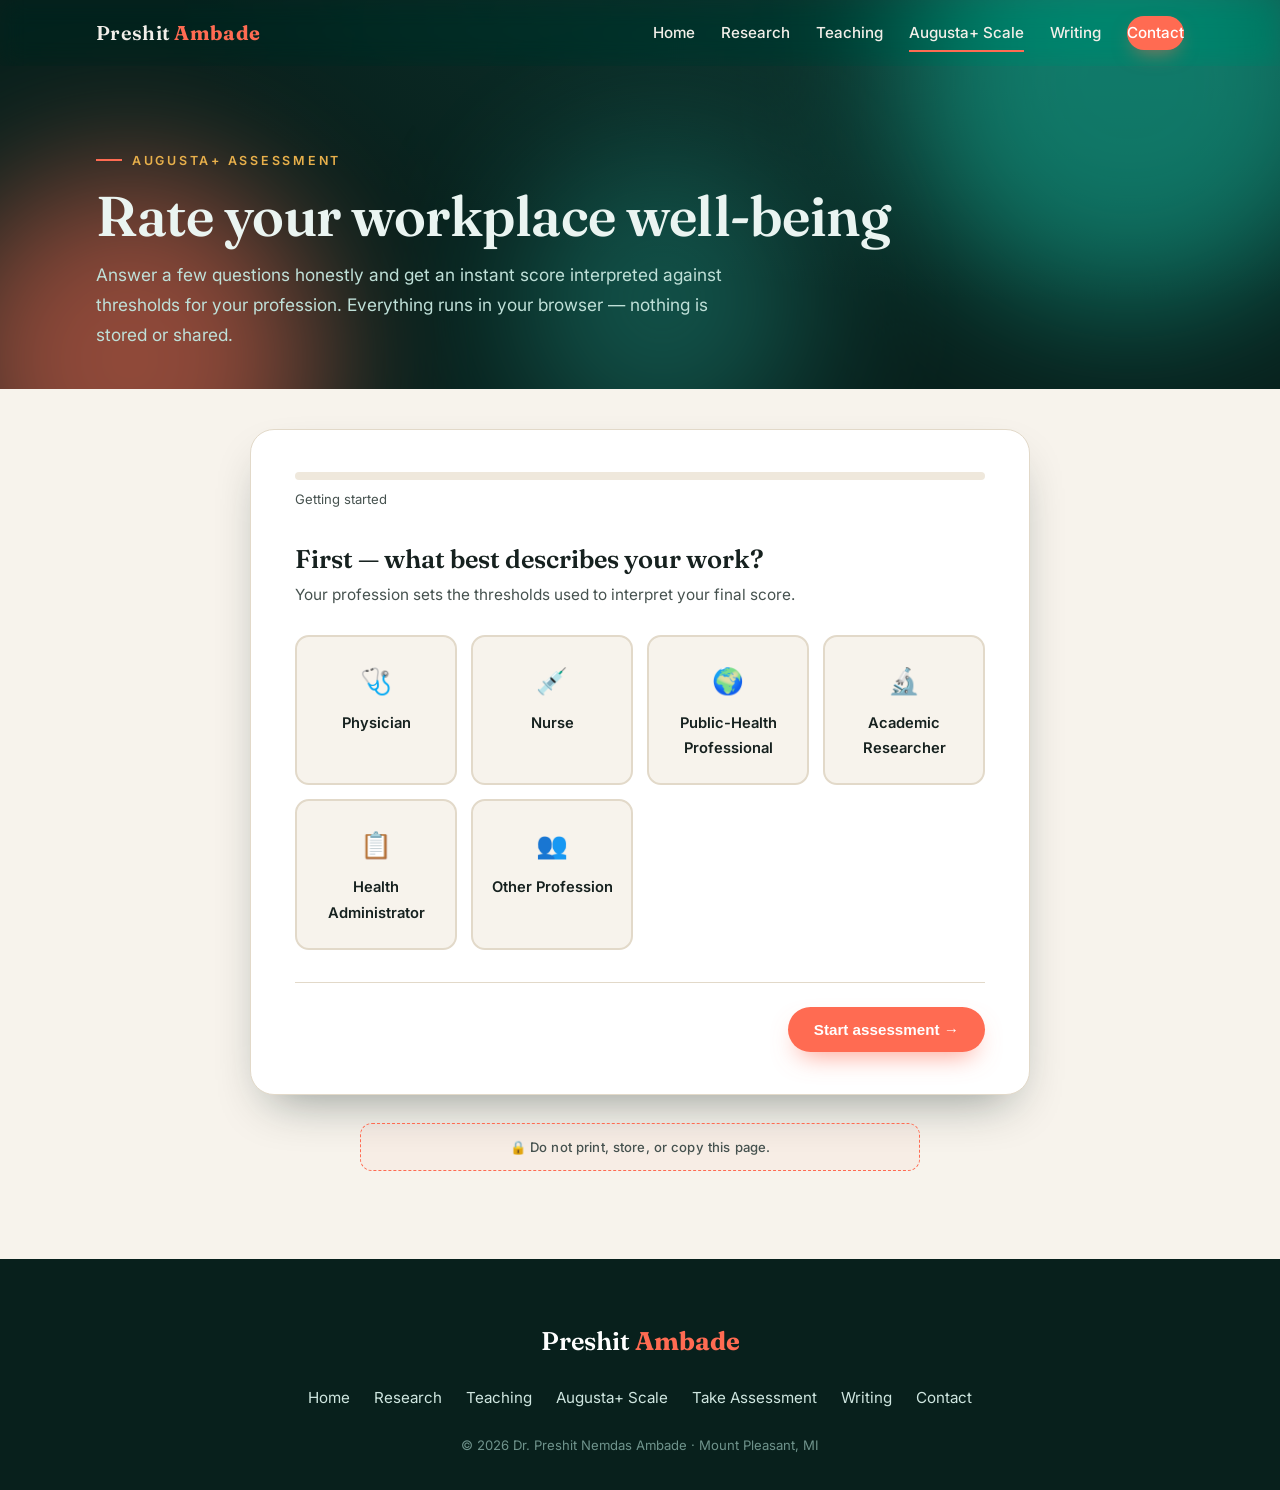
==== commit 03e5dae9: "Augusta+: add do-not-copy notice; inline item numbers; hide domain heading; add real citations; drop" ====
--- a/augusta-assessment.html
+++ b/augusta-assessment.html
@@ -92,6 +92,8 @@
         </div>
 
       </div>
+
+      <p class="assessment-notice">🔒 Do not print, store, or copy this page.</p>
     </div>
   </section>
 
@@ -192,6 +194,17 @@
       { id: "other",       label: "Other Profession",      icon: "👥",
         thresholds: { low: 30, moderate: 51, high: 80 } }
     ],
+    
+    /* Groups the items into multi-question steps. The `count` values must sum
+       to items.length. Each group renders on its own screen with an optional
+       title and hint. Remove this block to fall back to one-item-per-step. */
+    groups: [
+      { title: "Protection from Harm",       count: 6 },
+      { title: "Connection & Community",     count: 4 },
+      { title: "Work-Life Harmony",          count: 5 },
+      { title: "Mattering at Work",          count: 4 },
+      { title: "Opportunity for Growth",     count: 3 }
+    ],
 
     /* Text shown after scoring. Free to reword. */
     interpretations: {
@@ -211,11 +224,16 @@
   };
   /* =================== END CONFIG =================== */
 
+    // Normalize: if no `groups` defined, treat each item as its own group (one-per-step).
+  const GROUPS = (AUGUSTA_CONFIG.groups && AUGUSTA_CONFIG.groups.length)
+    ? AUGUSTA_CONFIG.groups
+    : AUGUSTA_CONFIG.items.map(() => ({ count: 1 }));
+
   const state = {
     profession: null,
     answers: {},
-    currentStep: 0,     // 0 = profession picker, 1..N = items, N+1 = result
-    totalSteps: 1 + AUGUSTA_CONFIG.items.length
+    currentStep: 0,     // 0 = profession picker, 1..G = group steps, G+1 = result
+    totalSteps: 1 + GROUPS.length
   };
 
   // ---------- Build profession picker ----------
@@ -234,43 +252,72 @@
     profGrid.appendChild(el);
   });
 
-  // ---------- Build item steps ----------
+  // ---------- Build group steps (each step contains N items from one group) ----------
   const itemSteps = document.getElementById('itemSteps');
-  AUGUSTA_CONFIG.items.forEach((item, i) => {
-    const stepIdx = i + 1;
+  let itemCursor = 0;
+  GROUPS.forEach((group, g) => {
+    const stepIdx    = g + 1;
+    const groupStart = itemCursor;
+    const groupEnd   = itemCursor + group.count;   // exclusive
+    const isLast     = g === GROUPS.length - 1;
+    itemCursor       = groupEnd;
+
     const step = document.createElement('div');
-    step.className = 'quiz-step';
+    step.className    = 'quiz-step';
     step.dataset.step = String(stepIdx);
+
+    const itemsHtml = [];
+    for (let i = groupStart; i < groupEnd && i < AUGUSTA_CONFIG.items.length; i++) {
+      const item = AUGUSTA_CONFIG.items[i];
+      itemsHtml.push(`
+        <div class="group-item" data-item-idx="${i}">
+          <p class="gi-text"><span class="gi-num">${i + 1}.</span> ${item.text}</p>
+          <div class="likert-row" data-idx="${i}">
+            ${AUGUSTA_CONFIG.scale.labels.map((lbl, k) => `
+              <label class="likert-opt" data-value="${k + AUGUSTA_CONFIG.scale.min}">
+                <div class="dot-num">${k + AUGUSTA_CONFIG.scale.min}</div>
+                <span>${lbl}</span>
+                <input type="radio" name="q${i}" value="${k + AUGUSTA_CONFIG.scale.min}" class="likert-input" />
+              </label>
+            `).join('')}
+          </div>
+        </div>
+      `);
+    }
+
     step.innerHTML = `
-      <h2>${item.text}</h2>
-      <p class="q-hint">Select the option that most reflects your experience over the past two weeks.</p>
-      <div class="likert-row" data-idx="${i}">
-        ${AUGUSTA_CONFIG.scale.labels.map((lbl, k) => `
-          <label class="likert-opt" data-value="${k + AUGUSTA_CONFIG.scale.min}">
-            <div class="dot-num">${k + AUGUSTA_CONFIG.scale.min}</div>
-            <span>${lbl}</span>
-            <input type="radio" name="q${i}" value="${k + AUGUSTA_CONFIG.scale.min}" class="likert-input" />
-          </label>
-        `).join('')}
-      </div>
+      <p class="q-hint">${group.hint || 'Please answer every item in this section — select the option that most reflects your experience over the past two weeks.'}</p>
+      <div class="group-items">${itemsHtml.join('')}</div>
       <div class="quiz-nav">
         <button class="btn btn-outline back-btn">← Back</button>
-        <button class="btn btn-primary next-btn" disabled>${i === AUGUSTA_CONFIG.items.length - 1 ? 'See my score →' : 'Next →'}</button>
+        <button class="btn btn-primary next-btn" disabled>${isLast ? 'See my score →' : 'Next →'}</button>
       </div>`;
     itemSteps.appendChild(step);
 
-    // wire up Likert selection
-    step.querySelectorAll('.likert-opt').forEach(opt => {
-      opt.addEventListener('click', (e) => {
-        e.preventDefault();
-        step.querySelectorAll('.likert-opt').forEach(o => o.classList.remove('selected'));
-        opt.classList.add('selected');
-        state.answers[i] = Number(opt.dataset.value);
-        step.querySelector('.next-btn').disabled = false;
+    const nextBtn = step.querySelector('.next-btn');
+    const checkComplete = () => {
+      for (let i = groupStart; i < groupEnd; i++) {
+        if (state.answers[i] == null) { nextBtn.disabled = true; return; }
+      }
+      nextBtn.disabled = false;
+    };
+
+    // wire Likert selection scoped per item block
+    step.querySelectorAll('.group-item').forEach(itemBlock => {
+      const idx = Number(itemBlock.dataset.itemIdx);
+      itemBlock.querySelectorAll('.likert-opt').forEach(opt => {
+        opt.addEventListener('click', (e) => {
+          e.preventDefault();
+          itemBlock.querySelectorAll('.likert-opt').forEach(o => o.classList.remove('selected'));
+          opt.classList.add('selected');
+          state.answers[idx] = Number(opt.dataset.value);
+          checkComplete();
+          updateProgress(state.currentStep);
+        });
       });
     });
 
-    step.querySelector('.next-btn').addEventListener('click', () => goto(state.currentStep + 1));
+    nextBtn.addEventListener('click', () => goto(state.currentStep + 1));
     step.querySelector('.back-btn').addEventListener('click', () => goto(state.currentStep - 1));
   });
 
@@ -288,7 +335,7 @@
   // ---------- Navigation & progress ----------
   function goto(step) {
     document.querySelectorAll('.quiz-step').forEach(s => s.classList.remove('active'));
-    if (step > AUGUSTA_CONFIG.items.length) {
+    if (step > GROUPS.length) {
       finish();
       document.querySelector('[data-step="result"]').classList.add('active');
       updateProgress(state.totalSteps);
@@ -302,14 +349,16 @@
   function updateProgress(step) {
     const pct = Math.min(100, Math.round((step / state.totalSteps) * 100));
     document.getElementById('pfill').style.width = pct + '%';
+    const answered = Object.keys(state.answers).length;
+    const totalItems = AUGUSTA_CONFIG.items.length;
     if (step === 0) {
       document.getElementById('pmeta').textContent = 'Getting started';
       document.getElementById('pcount').textContent = '';
-    } else if (step > AUGUSTA_CONFIG.items.length) {
+    } else if (step > GROUPS.length) {
       document.getElementById('pmeta').textContent = 'Complete';
       document.getElementById('pcount').textContent = '100%';
     } else {
-      document.getElementById('pmeta').textContent = `Question ${step} of ${AUGUSTA_CONFIG.items.length}`;
+      document.getElementById('pmeta').textContent = `Section ${step} of ${GROUPS.length} · ${answered}/${totalItems} answered`;
       document.getElementById('pcount').textContent = pct + '%';
     }
   }
--- a/styles.css
+++ b/styles.css
@@ -603,6 +603,40 @@
 }
 .quiz-nav .btn-outline { background: transparent; }
 
+/* Grouped (multi-item) quiz step — inline number + text, matching fonts */
+.group-items { display: flex; flex-direction: column; gap: 26px; margin-top: 12px; }
+.group-item { padding: 20px 0 4px; border-top: 1px solid var(--line); }
+.group-item:first-child { border-top: 0; padding-top: 4px; }
+.gi-text {
+  margin: 0 0 14px;
+  font-family: inherit;
+  font-size: 1.05rem;
+  line-height: 1.55;
+  color: var(--ink);
+  font-weight: 500;
+}
+.gi-num {
+  font-weight: 700;
+  color: var(--teal-500);
+  margin-right: 8px;
+  font-variant-numeric: tabular-nums;
+}
+
+/* Do-not-print / do-not-copy notice on assessment page */
+.assessment-notice {
+  text-align: center;
+  font-size: .82rem;
+  color: var(--ink-soft);
+  margin: 28px auto 0;
+  padding: 12px 20px;
+  border: 1px dashed var(--coral);
+  border-radius: 12px;
+  max-width: 560px;
+  font-weight: 500;
+  letter-spacing: .01em;
+  background: rgba(255,107,82,.04);
+}
+
 /* Result screen */
 .result-hero { text-align: center; padding: 20px 0; }
 .result-score {
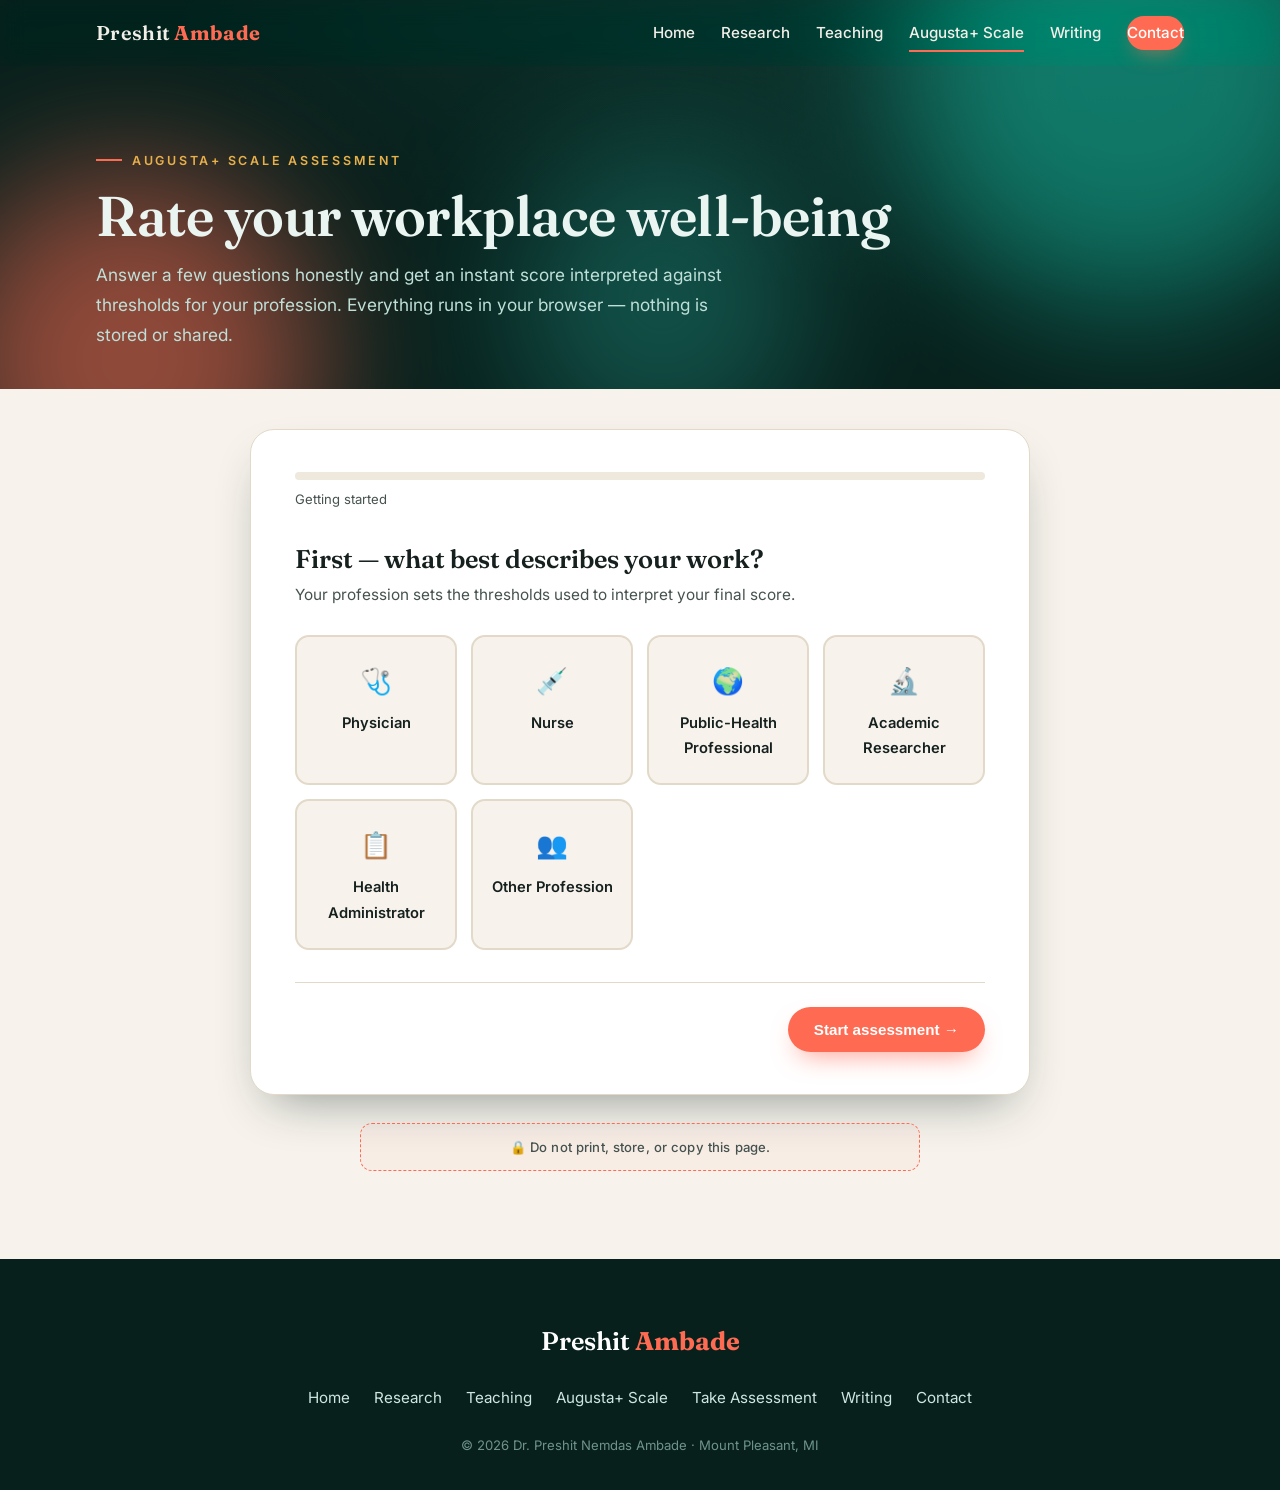
==== commit 4db720d8: "Assessment: rename "Augusta+ Assessment" to "Augusta+ Scale Assessment"" ====
--- a/augusta-assessment.html
+++ b/augusta-assessment.html
@@ -3,8 +3,8 @@
 <head>
   <meta charset="UTF-8" />
   <meta name="viewport" content="width=device-width, initial-scale=1.0" />
-  <title>Take the Augusta+ Assessment | Preshit Ambade</title>
-  <meta name="description" content="Take the Augusta+ workplace well-being assessment and receive an instant, profession-specific score." />
+  <title>Take the Augusta+ Scale Assessment | Preshit Ambade</title>
+  <meta name="description" content="Take the Augusta+ Scale workplace well-being assessment and receive an instant, profession-specific score." />
   <link rel="preconnect" href="https://fonts.googleapis.com" />
   <link rel="preconnect" href="https://fonts.gstatic.com" crossorigin />
   <link href="https://fonts.googleapis.com/css2?family=Fraunces:ital,opsz,wght@0,9..144,400..700;1,9..144,400..600&family=Inter:wght@300;400;500;600;700&display=swap" rel="stylesheet" />
@@ -30,7 +30,7 @@
   <section class="page-hero" style="padding-bottom:40px">
     <div class="aurora"><span class="b1"></span><span class="b2"></span><span class="b3"></span></div>
     <div class="wrap">
-      <span class="eyebrow" style="color:var(--gold)">Augusta+ Assessment</span>
+      <span class="eyebrow" style="color:var(--gold)">Augusta+ Scale Assessment</span>
       <h1>Rate your workplace well-being</h1>
       <p>Answer a few questions honestly and get an instant score interpreted against thresholds for your profession. Everything runs in your browser — nothing is stored or shared.</p>
     </div>
@@ -60,7 +60,7 @@
         <!-- Result step -->
         <div class="quiz-step" data-step="result">
           <div class="result-hero">
-            <p class="q-hint" style="margin:0">Your Augusta+ score</p>
+            <p class="q-hint" style="margin:0">Your Augusta+ Scale score</p>
             <div class="result-score" id="resScore">—</div>
             <div class="result-tier" id="resTier">—</div>
             <div class="result-gauge"><div class="result-marker" id="resMarker" style="left:50%"></div></div>
@@ -152,7 +152,7 @@
 
     /* Every item MUST have a `domain` matching an id above.
        `reversed: true` items are automatically reverse-scored.
-       Placeholder items — swap for the validated Augusta+ items. */
+       Placeholder items — swap for the validated Augusta+ Scale items. */
     items: [
       { text: "I feel safe from any physical harm.",                                                                                   reversed: false, domain: "Protection"  },
       { text: "I am familiar with the policies and programs to ensure fair treatment and to appreciate different perspectives.",       reversed: false, domain: "Protection"     },
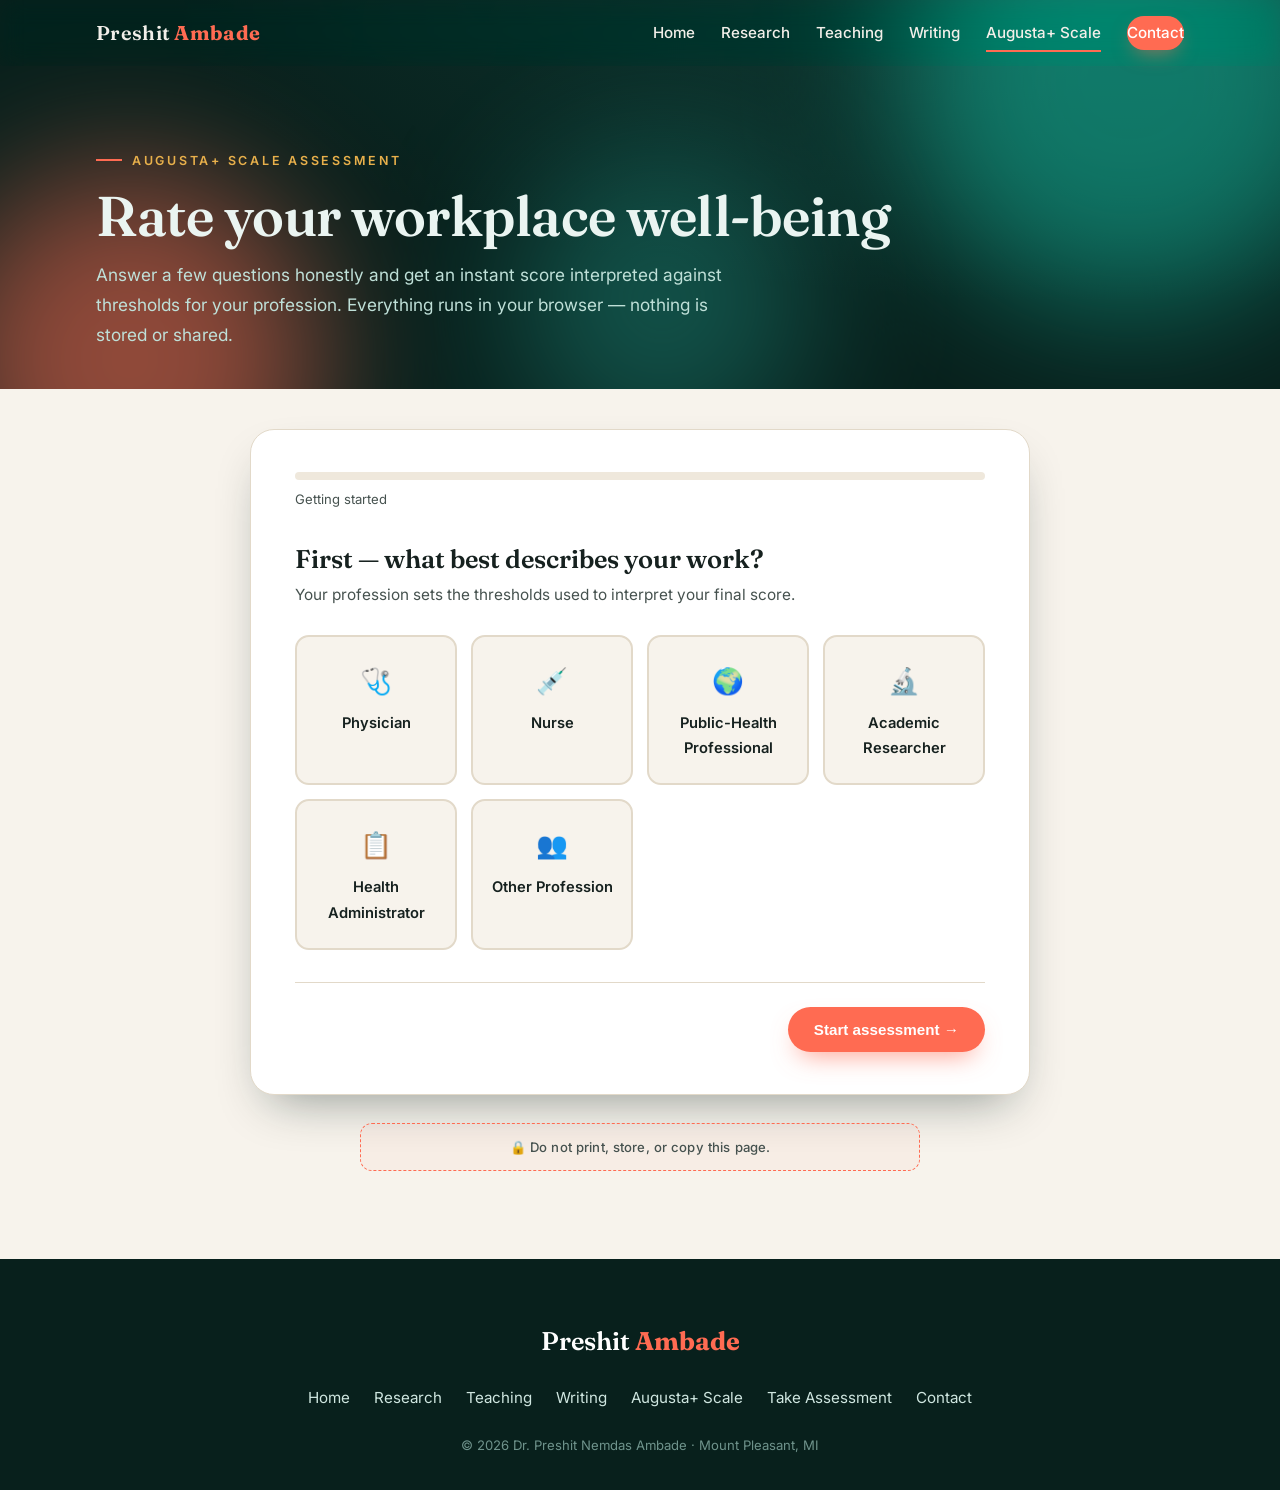
==== commit e3b26501: "Nav + footer: swap order so Writing precedes Augusta+ Scale on all pages" ====
--- a/augusta-assessment.html
+++ b/augusta-assessment.html
@@ -19,8 +19,8 @@
         <a href="index.html">Home</a>
         <a href="research.html">Research</a>
         <a href="teaching.html">Teaching</a>
+        <a href="writing.html">Writing</a>
         <a href="augusta-scale.html" class="active">Augusta+ Scale</a>
-        <a href="writing.html">Writing</a>
         <a href="contact.html" class="nav-cta">Contact</a>
       </nav>
       <button class="burger" id="burger" aria-label="Menu"><span></span><span></span><span></span></button>
@@ -104,9 +104,9 @@
         <a href="index.html">Home</a>
         <a href="research.html">Research</a>
         <a href="teaching.html">Teaching</a>
+        <a href="writing.html">Writing</a>
         <a href="augusta-scale.html">Augusta+ Scale</a>
         <a href="augusta-assessment.html">Take Assessment</a>
-        <a href="writing.html">Writing</a>
         <a href="contact.html">Contact</a>
       </div>
       <div class="copy">© <span id="year">2026</span> Dr. Preshit Nemdas Ambade · Mount Pleasant, MI</div>
@@ -143,39 +143,39 @@
     /* The five domains of the US Surgeon General's Framework.
        `id` matches the `domain` field on each item and the ds-color-* CSS class. */
     domains: [
-      { id: "Protection", label: "Protection from Harm" },
-      { id: "Connection", label: "Connection & Community" },
-      { id: "Harmony",    label: "Work-Life Harmony" },
-      { id: "Mattering",  label: "Mattering at Work" },
-      { id: "Growth",     label: "Opportunity for Growth" }
+      { id: "protection", label: "Protection from Harm" },
+      { id: "connection", label: "Connection & Community" },
+      { id: "harmony",    label: "Work-Life Harmony" },
+      { id: "mattering",  label: "Mattering at Work" },
+      { id: "growth",     label: "Opportunity for Growth" }
     ],
 
     /* Every item MUST have a `domain` matching an id above.
        `reversed: true` items are automatically reverse-scored.
        Placeholder items — swap for the validated Augusta+ Scale items. */
     items: [
-      { text: "I feel safe from any physical harm.",                                                                                   reversed: false, domain: "Protection"  },
-      { text: "I am familiar with the policies and programs to ensure fair treatment and to appreciate different perspectives.",       reversed: false, domain: "Protection"     },
-      { text: "I feel safe from psychological harm.",                                                                                  reversed: false, domain: "Protection" },
-      { text: "I can talk freely about mental health issues.",                                                                         reversed: false,  domain: "Protection" },
-      { text: "I can get support for mental health issues.",                                                                           reversed: false, domain: "Protection"    },
-      { text: "I am able to get adequate rest.",                                                                                       reversed: false, domain: "Protection"  },
-      { text: "I am able to collaborate with others and work in a team.",                                                              reversed: false,  domain: "Connection" },
-      { text: "I am able to create trusted relationships with colleagues.",                                                            reversed: false, domain: "Connection" },
-      { text: "I feel that I belong to a team.",                                                                                       reversed: false, domain: "Connection"     },
-      { text: "I feel included on my team.",                                                                                           reversed: false,  domain: "Connection"    },
-      { text: "I have autonomy in my work environment.",                                                                               reversed: false,  domain: "Harmony"    },
-      { text: "I am able to take paid leave.",                                                                                         reversed: false,  domain: "Harmony"    },
-      { text: "My colleagues respect my boundaries between work and non-work time.",                                                   reversed: false,  domain: "Harmony"    },
-      { text: "I can develop my own work schedule.",                                                                                   reversed: false,  domain: "Harmony"    },
-      { text: "I can make my work schedule as flexible and predictable as possible.",                                                  reversed: false,  domain: "Harmony"    },
-      { text: "I earn a living wage (i.e., a wage that is high enough to maintain a normal standard of living).",                      reversed: false,  domain: "Mattering"    },
-      { text: "I am involved in workplace-related decisions.",                                                                         reversed: false,  domain: "Mattering"    },
-      { text: "I feel connected to the organization’s mission.",                                                                       reversed: false,  domain: "Mattering"    },
-      { text: "My contribution is acknowledged and rewarded from time to time.",                                                       reversed: false,  domain: "Mattering"    },
-      { text: "I receive sufficient opportunities for training, education, and mentoring.",                                            reversed: false,  domain: "Growth"    },
-      { text: "I regularly receive appropriate feedback on my work.",                                                                  reversed: false,  domain: "Growth"    },
-      { text: "I have clear and equitable pathways for career advancement.",                                                           reversed: false,  domain: "Growth"    }
+      { text: "I feel safe from any physical harm.",                                                                                   reversed: false, domain: "protection"  },
+      { text: "I am familiar with the policies and programs to ensure fair treatment and to appreciate different perspectives.",       reversed: false, domain: "protection"     },
+      { text: "I feel safe from psychological harm.",                                                                                  reversed: false, domain: "protection" },
+      { text: "I can talk freely about mental health issues.",                                                                         reversed: false,  domain: "protection" },
+      { text: "I can get support for mental health issues.",                                                                           reversed: false, domain: "protection"    },
+      { text: "I am able to get adequate rest.",                                                                                       reversed: false, domain: "protection"  },
+      { text: "I am able to collaborate with others and work in a team.",                                                              reversed: false,  domain: "connection" },
+      { text: "I am able to create trusted relationships with colleagues.",                                                            reversed: false, domain: "connection" },
+      { text: "I feel that I belong to a team.",                                                                                       reversed: false, domain: "connection"     },
+      { text: "I feel included on my team.",                                                                                           reversed: false,  domain: "connection"    },
+      { text: "I have autonomy in my work environment.",                                                                               reversed: false,  domain: "harmony"    },
+      { text: "I am able to take paid leave.",                                                                                         reversed: false,  domain: "harmony"    },
+      { text: "My colleagues respect my boundaries between work and non-work time.",                                                   reversed: false,  domain: "harmony"    },
+      { text: "I can develop my own work schedule.",                                                                                   reversed: false,  domain: "harmony"    },
+      { text: "I can make my work schedule as flexible and predictable as possible.",                                                  reversed: false,  domain: "harmony"    },
+      { text: "I earn a living wage (i.e., a wage that is high enough to maintain a normal standard of living).",                      reversed: false,  domain: "mattering"    },
+      { text: "I am involved in workplace-related decisions.",                                                                         reversed: false,  domain: "mattering"    },
+      { text: "I feel connected to the organization’s mission.",                                                                       reversed: false,  domain: "mattering"    },
+      { text: "My contribution is acknowledged and rewarded from time to time.",                                                       reversed: false,  domain: "mattering"    },
+      { text: "I receive sufficient opportunities for training, education, and mentoring.",                                            reversed: false,  domain: "growth"    },
+      { text: "I regularly receive appropriate feedback on my work.",                                                                  reversed: false,  domain: "growth"    },
+      { text: "I have clear and equitable pathways for career advancement.",                                                           reversed: false,  domain: "growth"    }
       /* Add more items here as needed. */
     ],
 
--- a/styles.css
+++ b/styles.css
@@ -130,10 +130,16 @@
 .hero-photo { justify-self: center; position: relative; }
 .hero-photo .frame {
   width: min(340px, 74vw); aspect-ratio: 4/5; border-radius: 24px; overflow: hidden;
-  background: linear-gradient(135deg, var(--teal-300), var(--coral));
-  padding: 5px; box-shadow: var(--shadow); transform: rotate(-2deg);
-}
-.hero-photo .frame img { width: 100%; height: 100%; object-fit: cover; border-radius: 20px; display: block; background:#0d3b34; }
+  padding: 0; box-shadow: var(--shadow); transform: rotate(-2deg);
+  background: #0d3b34;
+}
+.hero-photo .frame img {
+  width: 106%; height: 106%;
+  margin-left: -3%; margin-top: -3%;
+  object-fit: cover; object-position: center;
+  border-radius: 24px; display: block;
+  border: 0; outline: 0;
+}
 .hero-photo .badge {
   position: absolute; bottom: -18px; left: -26px; background: #fff; color: var(--ink);
   border-radius: 16px; padding: 12px 16px; box-shadow: var(--shadow); transform: rotate(-2deg);
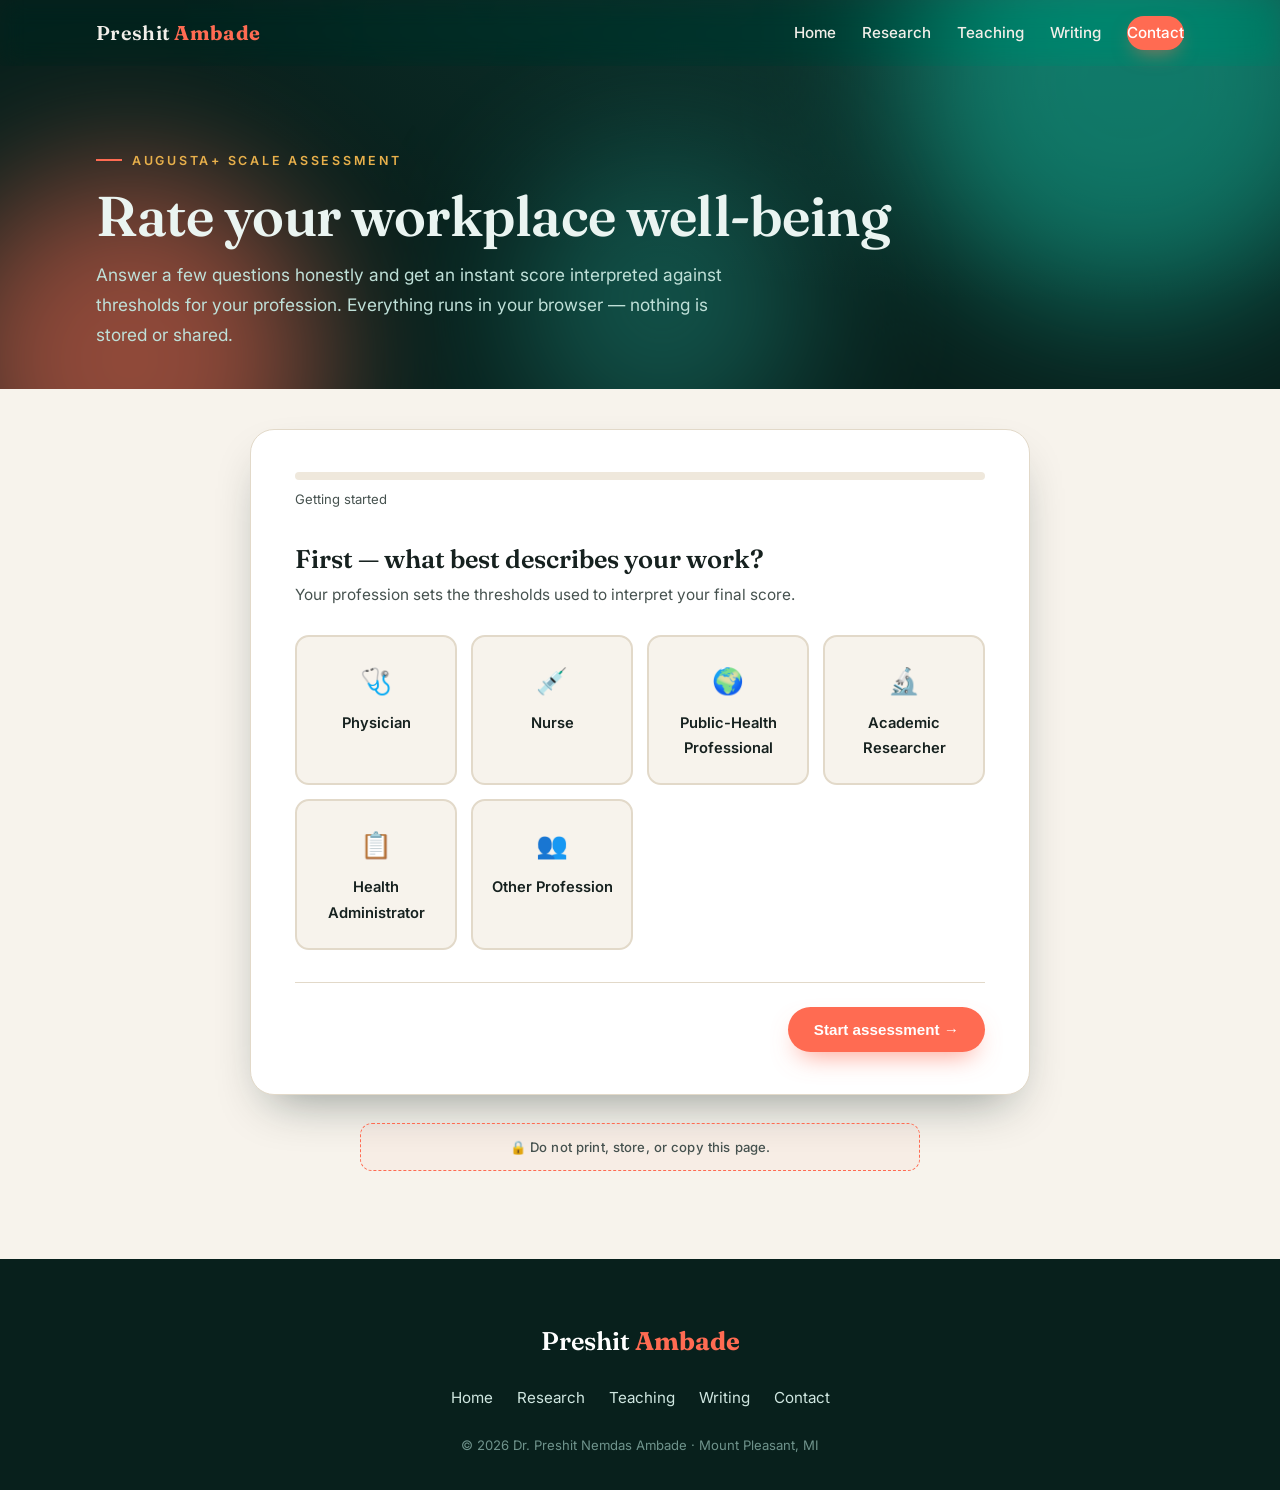
==== commit 1dcfd3ed: "Augusta+ Scale: add Dr. Neil MacKinnon co-development credit; hide Augusta pages (noindex, remove fr" ====
--- a/augusta-assessment.html
+++ b/augusta-assessment.html
@@ -5,6 +5,7 @@
   <meta name="viewport" content="width=device-width, initial-scale=1.0" />
   <title>Take the Augusta+ Scale Assessment | Preshit Ambade</title>
   <meta name="description" content="Take the Augusta+ Scale workplace well-being assessment and receive an instant, profession-specific score." />
+  <meta name="robots" content="noindex, nofollow" />
   <link rel="preconnect" href="https://fonts.googleapis.com" />
   <link rel="preconnect" href="https://fonts.gstatic.com" crossorigin />
   <link href="https://fonts.googleapis.com/css2?family=Fraunces:ital,opsz,wght@0,9..144,400..700;1,9..144,400..600&family=Inter:wght@300;400;500;600;700&display=swap" rel="stylesheet" />
@@ -20,7 +21,6 @@
         <a href="research.html">Research</a>
         <a href="teaching.html">Teaching</a>
         <a href="writing.html">Writing</a>
-        <a href="augusta-scale.html" class="active">Augusta+ Scale</a>
         <a href="contact.html" class="nav-cta">Contact</a>
       </nav>
       <button class="burger" id="burger" aria-label="Menu"><span></span><span></span><span></span></button>
@@ -105,8 +105,6 @@
         <a href="research.html">Research</a>
         <a href="teaching.html">Teaching</a>
         <a href="writing.html">Writing</a>
-        <a href="augusta-scale.html">Augusta+ Scale</a>
-        <a href="augusta-assessment.html">Take Assessment</a>
         <a href="contact.html">Contact</a>
       </div>
       <div class="copy">© <span id="year">2026</span> Dr. Preshit Nemdas Ambade · Mount Pleasant, MI</div>
--- a/styles.css
+++ b/styles.css
@@ -338,10 +338,69 @@
 .doc-card .open { color: var(--teal-500); font-weight: 600; font-size: .88rem; margin-top: auto; }
 .doc-card:hover .open { color: var(--coral); }
 
+/* ============ COURSES (teaching page) ============ */
+.course-list { display: grid; gap: 26px; margin-top: 10px; }
+.course {
+  background: var(--card);
+  border: 1px solid var(--line);
+  border-left: 4px solid var(--teal-500);
+  border-radius: 18px;
+  padding: 30px 34px;
+  transition: transform .2s, box-shadow .2s, border-left-color .2s;
+}
+.course:hover { transform: translateY(-3px); box-shadow: var(--shadow); border-left-color: var(--coral); }
+.course-head {
+  display: flex; justify-content: space-between; align-items: flex-start; gap: 24px;
+  padding-bottom: 20px; margin-bottom: 22px; border-bottom: 1px solid var(--line); flex-wrap: wrap;
+}
+.course-code {
+  display: inline-block;
+  font-family: "Inter", sans-serif; font-weight: 700; font-size: .78rem;
+  letter-spacing: .1em; color: var(--teal-500);
+  background: var(--ivory-deep); padding: 5px 12px; border-radius: 999px;
+  margin-bottom: 10px;
+}
+.course-title {
+  font-family: "Fraunces", serif; font-weight: 600; font-size: 1.5rem;
+  margin: 0; color: var(--ink); line-height: 1.25;
+}
+.course-meta { text-align: right; display: flex; flex-direction: column; gap: 4px; }
+.course-meta .course-term { font-weight: 600; color: var(--coral); font-size: .92rem; letter-spacing: .01em; }
+.course-meta .course-level { color: var(--ink-soft); font-size: .82rem; }
+
+.course-topics-label {
+  font-family: "Inter", sans-serif; font-weight: 700; font-size: .78rem;
+  letter-spacing: .12em; text-transform: uppercase; color: var(--ink-soft);
+  margin: 0 0 14px;
+}
+.course-topics {
+  columns: 2; column-gap: 34px;
+  margin: 0; padding-left: 22px;
+}
+.course-topics li {
+  break-inside: avoid;
+  margin: 0 0 10px;
+  color: var(--ink);
+  font-size: .98rem;
+  line-height: 1.5;
+  padding-left: 4px;
+}
+.course-topics li::marker { color: var(--teal-500); font-weight: 700; }
+
+@media (max-width: 700px) {
+  .course { padding: 24px 22px; }
+  .course-head { flex-direction: column; gap: 8px; }
+  .course-meta { text-align: left; flex-direction: row; gap: 12px; flex-wrap: wrap; }
+  .course-topics { columns: 1; }
+}
+
 /* ============ CONTACT ============ */
-.contact-grid { display: grid; grid-template-columns: .9fr 1.1fr; gap: 50px; align-items: start; }
-.contact-info { display: grid; gap: 22px; }
-.contact-line { display: flex; gap: 16px; align-items: flex-start; }
+.contact-grid { display: grid; grid-template-columns: .85fr 1.15fr; gap: 60px; align-items: center; }
+.contact-info { display: grid; gap: 30px; }
+.contact-info-head { margin-bottom: 8px; }
+.contact-info-head h2 { font-family: "Fraunces", serif; font-weight: 600; font-size: 1.75rem; margin: 6px 0 10px; line-height: 1.2; }
+.contact-info-head p { color: var(--ink-soft); margin: 0; font-size: 1rem; line-height: 1.6; }
+.contact-line { display: flex; gap: 18px; align-items: center; }
 .contact-line .ci {
   width: 46px; height: 46px; border-radius: 12px; background: var(--ivory-deep);
   display: grid; place-items: center; font-size: 1.2rem; flex-shrink: 0;
@@ -350,6 +409,8 @@
 .contact-line p, .contact-line a { margin: 0; color: var(--ink-soft); text-decoration: none; font-size: .98rem; }
 .contact-line a:hover { color: var(--coral); }
 .form-card { background: var(--card); border: 1px solid var(--line); border-radius: 22px; padding: 36px; box-shadow: var(--shadow); }
+.form-card.form-embed { padding: 0; overflow: hidden; background: #fff; }
+.form-card.form-embed iframe { display: block; width: 100%; border: 0; min-height: 993px; border-radius: 22px; }
 .field { margin-bottom: 18px; }
 .field label { display: block; font-size: .82rem; font-weight: 600; margin-bottom: 7px; color: var(--ink); }
 .field input, .field textarea {
@@ -725,7 +786,9 @@
     display: flex; flex-direction: column; position: absolute; top: 100%; right: 26px;
     background: #fff; padding: 18px 24px; border-radius: 16px; box-shadow: var(--shadow); gap: 16px;
   }
-  .navlinks.open a { color: var(--ink); }
+  /* Override the hero-nav white color so mobile-menu items stay dark on the white dropdown, regardless of scroll state */
+  header.nav:not(.scrolled) .navlinks.open a,
+  header.nav.scrolled .navlinks.open a { color: var(--ink); }
   .interests-cta { padding: 40px 28px; }
   .paper { grid-template-columns: 1fr; }
   .page-hero { padding-top: 130px; }
